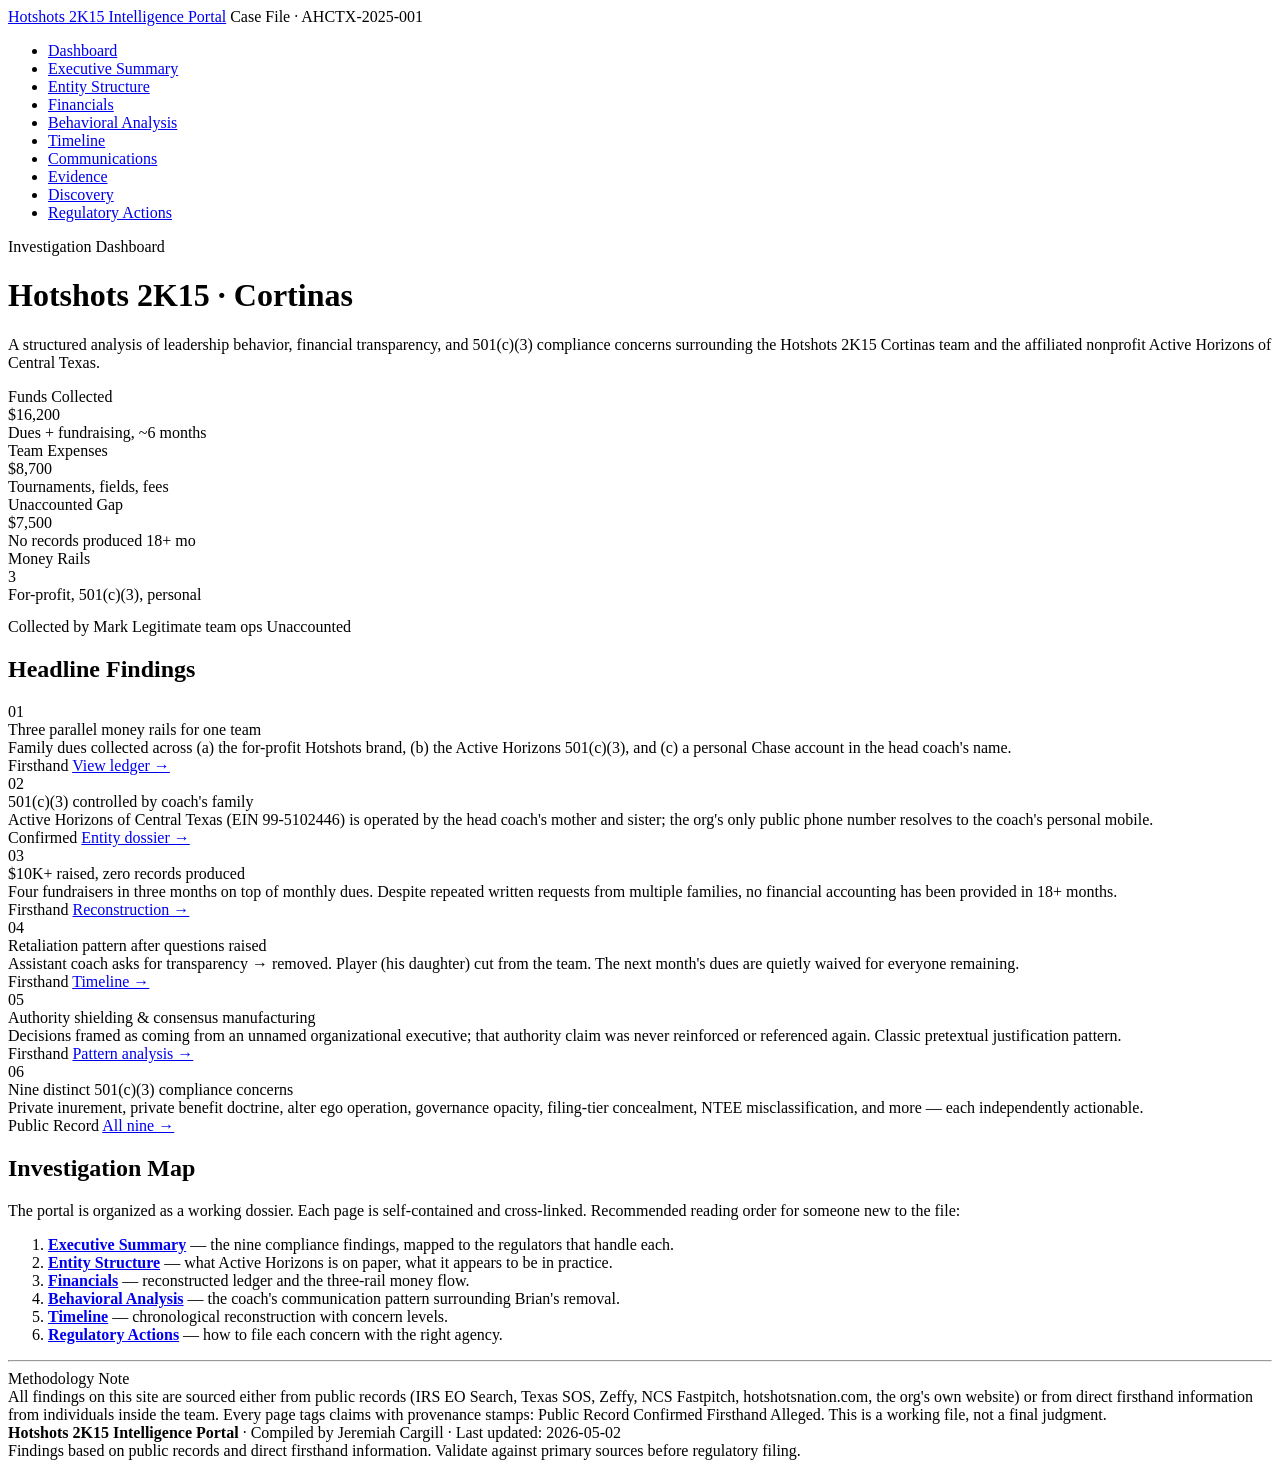
==== index.html @ 738641d7 "Add files via upload" ====
<!doctype html>
<html lang="en">
<head>
<meta charset="utf-8">
<meta name="viewport" content="width=device-width, initial-scale=1">
<meta name="robots" content="noindex">
<title>Dashboard — Hotshots 2K15 Intelligence Portal</title>
<link rel="stylesheet" href="assets/styles.css">
</head>
<body>

<header class="dossier-header">
  <div class="dossier-header__inner">
    <a href="index.html" class="dossier-header__brand"><span>Hotshots 2K15 Intelligence Portal</span></a>
    <span class="dossier-header__case">Case File &middot; AHCTX&#8209;2025&#8209;001</span>
  </div>
</header>
<nav class="primary"><ul><li><a href="index.html" class="active">Dashboard</a></li><li><a href="executive-summary.html">Executive Summary</a></li><li><a href="entity-structure.html">Entity Structure</a></li><li><a href="financials.html">Financials</a></li><li><a href="behavioral-analysis.html">Behavioral Analysis</a></li><li><a href="timeline.html">Timeline</a></li><li><a href="communications.html">Communications</a></li><li><a href="evidence.html">Evidence</a></li><li><a href="discovery.html">Discovery</a></li><li><a href="regulatory-actions.html">Regulatory Actions</a></li></ul></nav>

<main class="dossier">
  <div class="page-head">
    <div class="page-head__kicker">Investigation Dashboard</div>
    <h1>Hotshots 2K15&nbsp;&middot;&nbsp;Cortinas</h1>
    <p class="page-head__lede">A structured analysis of leadership behavior, financial transparency, and 501(c)(3) compliance concerns surrounding the Hotshots 2K15 Cortinas team and the affiliated nonprofit Active Horizons of Central Texas.</p>
  </div>
  
    <section class="block">
      <div class="stat-strip">
        <div class="stat stat--in">
          <div class="stat__label">Funds Collected</div>
          <div class="stat__value money--in">$16,200</div>
          <div class="stat__sub">Dues + fundraising, ~6 months</div>
        </div>
        <div class="stat stat--out">
          <div class="stat__label">Team Expenses</div>
          <div class="stat__value money--out">$8,700</div>
          <div class="stat__sub">Tournaments, fields, fees</div>
        </div>
        <div class="stat stat--gap">
          <div class="stat__label">Unaccounted Gap</div>
          <div class="stat__value money--gap">$7,500</div>
          <div class="stat__sub">No records produced 18+ mo</div>
        </div>
        <div class="stat">
          <div class="stat__label">Money Rails</div>
          <div class="stat__value">3</div>
          <div class="stat__sub">For-profit, 501(c)(3), personal</div>
        </div>
      </div>
      <div style="margin-top:14px;">
        <span class="legend-chip"><span class="legend-chip__swatch legend-chip__swatch--in"></span>Collected by Mark</span>
        <span class="legend-chip"><span class="legend-chip__swatch legend-chip__swatch--out"></span>Legitimate team ops</span>
        <span class="legend-chip"><span class="legend-chip__swatch legend-chip__swatch--gap"></span>Unaccounted</span>
      </div>
    </section>

    <section class="block">
      <h2 class="section-title" data-num="01">Headline Findings</h2>
      <div class="card-grid">
        <article class="card">
          <div class="card__num">01</div>
          <div class="card__title">Three parallel money rails for one team</div>
          <div class="card__body">Family dues collected across (a) the for-profit Hotshots brand, (b) the Active Horizons 501(c)(3), and (c) a personal Chase account in the head coach's name.</div>
          <div class="card__foot"><span class="stamp stamp--firsthand">Firsthand</span> <a href="financials.html">View ledger &rarr;</a></div>
        </article>

        <article class="card">
          <div class="card__num">02</div>
          <div class="card__title">501(c)(3) controlled by coach's family</div>
          <div class="card__body">Active Horizons of Central Texas (EIN&nbsp;99-5102446) is operated by the head coach's mother and sister; the org's only public phone number resolves to the coach's personal mobile.</div>
          <div class="card__foot"><span class="stamp stamp--confirmed">Confirmed</span> <a href="entity-structure.html">Entity dossier &rarr;</a></div>
        </article>

        <article class="card">
          <div class="card__num">03</div>
          <div class="card__title">$10K+ raised, zero records produced</div>
          <div class="card__body">Four fundraisers in three months on top of monthly dues. Despite repeated written requests from multiple families, no financial accounting has been provided in 18+ months.</div>
          <div class="card__foot"><span class="stamp stamp--firsthand">Firsthand</span> <a href="financials.html">Reconstruction &rarr;</a></div>
        </article>

        <article class="card">
          <div class="card__num">04</div>
          <div class="card__title">Retaliation pattern after questions raised</div>
          <div class="card__body">Assistant coach asks for transparency &rarr; removed. Player (his daughter) cut from the team. The next month's dues are quietly waived for everyone remaining.</div>
          <div class="card__foot"><span class="stamp stamp--firsthand">Firsthand</span> <a href="timeline.html">Timeline &rarr;</a></div>
        </article>

        <article class="card">
          <div class="card__num">05</div>
          <div class="card__title">Authority shielding &amp; consensus manufacturing</div>
          <div class="card__body">Decisions framed as coming from an unnamed organizational executive; that authority claim was never reinforced or referenced again. Classic pretextual justification pattern.</div>
          <div class="card__foot"><span class="stamp stamp--firsthand">Firsthand</span> <a href="behavioral-analysis.html">Pattern analysis &rarr;</a></div>
        </article>

        <article class="card">
          <div class="card__num">06</div>
          <div class="card__title">Nine distinct 501(c)(3) compliance concerns</div>
          <div class="card__body">Private inurement, private benefit doctrine, alter ego operation, governance opacity, filing-tier concealment, NTEE misclassification, and more &mdash; each independently actionable.</div>
          <div class="card__foot"><span class="stamp stamp--public">Public Record</span> <a href="executive-summary.html">All nine &rarr;</a></div>
        </article>
      </div>
    </section>

    <section class="block">
      <h2 class="section-title" data-num="02">Investigation Map</h2>
      <p>The portal is organized as a working dossier. Each page is self-contained and cross-linked. Recommended reading order for someone new to the file:</p>
      <ol class="findings">
        <li><a href="executive-summary.html"><strong>Executive Summary</strong></a> &mdash; the nine compliance findings, mapped to the regulators that handle each.</li>
        <li><a href="entity-structure.html"><strong>Entity Structure</strong></a> &mdash; what Active Horizons is on paper, what it appears to be in practice.</li>
        <li><a href="financials.html"><strong>Financials</strong></a> &mdash; reconstructed ledger and the three-rail money flow.</li>
        <li><a href="behavioral-analysis.html"><strong>Behavioral Analysis</strong></a> &mdash; the coach's communication pattern surrounding Brian's removal.</li>
        <li><a href="timeline.html"><strong>Timeline</strong></a> &mdash; chronological reconstruction with concern levels.</li>
        <li><a href="regulatory-actions.html"><strong>Regulatory Actions</strong></a> &mdash; how to file each concern with the right agency.</li>
      </ol>
    </section>

    <hr class="archive">

    <section class="block">
      <div class="callout callout--alarm">
        <div class="callout__head">Methodology Note</div>
        <div class="callout__body">All findings on this site are sourced either from public records (IRS EO Search, Texas SOS, Zeffy, NCS Fastpitch, hotshotsnation.com, the org's own website) or from direct firsthand information from individuals inside the team. Every page tags claims with provenance stamps: <span class="stamp stamp--public">Public Record</span> <span class="stamp stamp--confirmed">Confirmed</span> <span class="stamp stamp--firsthand">Firsthand</span> <span class="stamp stamp--alleged">Alleged</span>. This is a working file, not a final judgment.</div>
      </div>
    </section>
  
</main>

<footer class="dossier-foot">
  <div class="dossier-foot__inner">
    <div>
      <strong>Hotshots 2K15 Intelligence Portal</strong> &middot;
      Compiled by Jeremiah Cargill &middot;
      <span class="mono">Last updated: 2026-05-02</span>
    </div>
    <div>
      Findings based on public records and direct firsthand information.
      Validate against primary sources before regulatory filing.
    </div>
  </div>
</footer>

<script>
(function(){
  var n=document.querySelector('nav.primary');
  var ul=n&&n.querySelector('ul');
  if(!n||!ul)return;
  function chk(){var s=ul.scrollLeft+ul.clientWidth<ul.scrollWidth-2;n.classList.toggle('is-scrollable',s);}
  chk();ul.addEventListener('scroll',chk);window.addEventListener('resize',chk);
  // Auto-scroll active item into view
  var a=ul.querySelector('a.active');if(a){a.scrollIntoView({inline:'center',block:'nearest'});}
})();
</script>
</body>
</html>
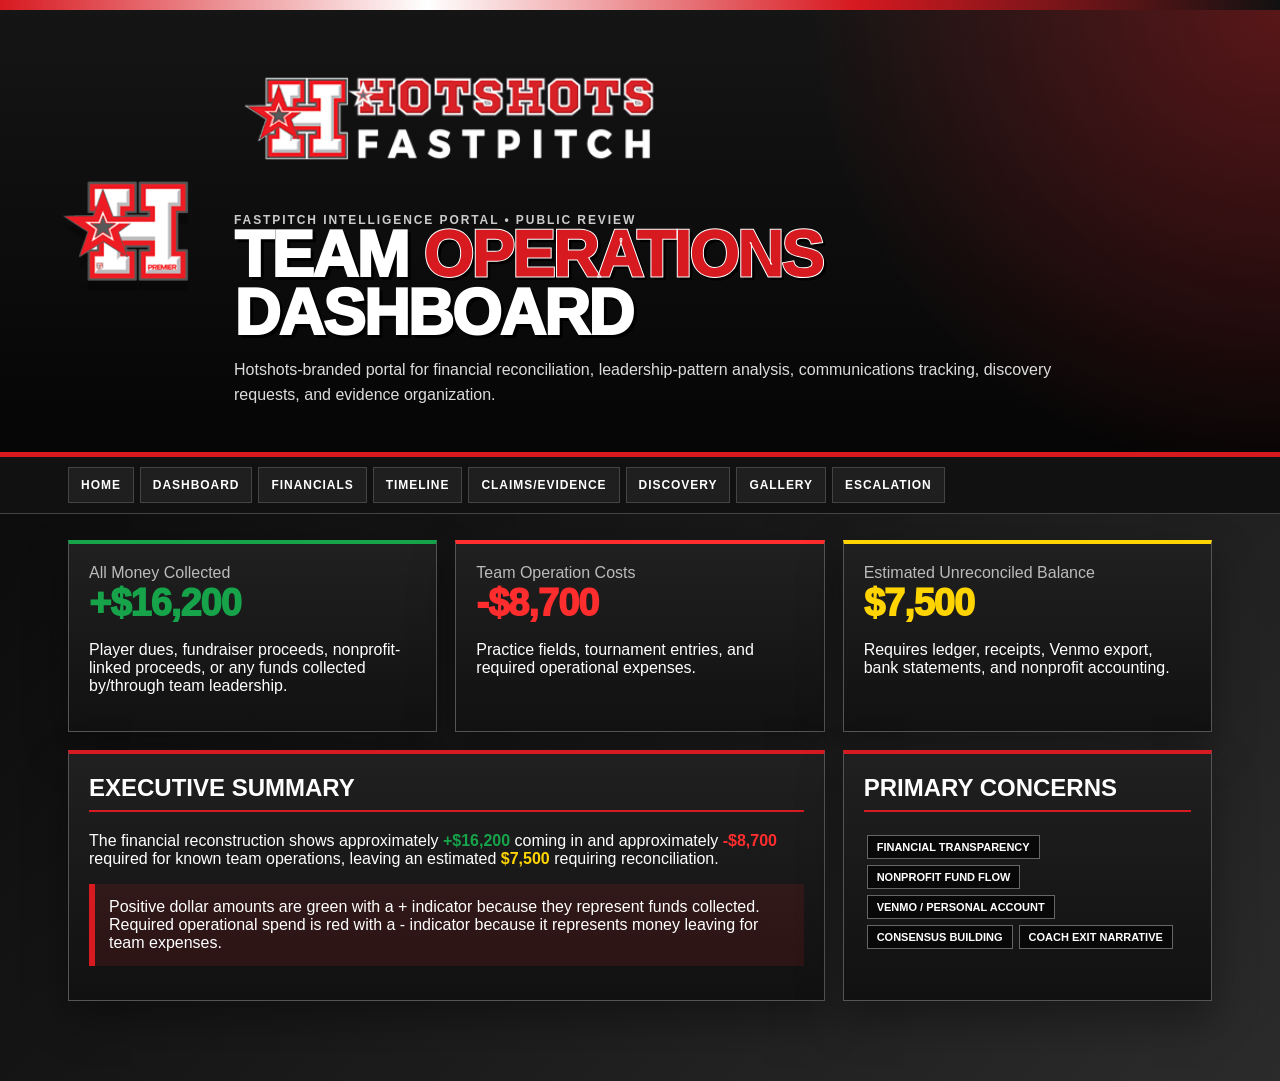
==== commit b33b036a: "Add files via upload" ====
--- a/index.html
+++ b/index.html
@@ -1,154 +1 @@
-<!doctype html>
-<html lang="en">
-<head>
-<meta charset="utf-8">
-<meta name="viewport" content="width=device-width, initial-scale=1">
-<meta name="robots" content="noindex">
-<title>Dashboard — Hotshots 2K15 Intelligence Portal</title>
-<link rel="stylesheet" href="assets/styles.css">
-</head>
-<body>
-
-<header class="dossier-header">
-  <div class="dossier-header__inner">
-    <a href="index.html" class="dossier-header__brand"><span>Hotshots 2K15 Intelligence Portal</span></a>
-    <span class="dossier-header__case">Case File &middot; AHCTX&#8209;2025&#8209;001</span>
-  </div>
-</header>
-<nav class="primary"><ul><li><a href="index.html" class="active">Dashboard</a></li><li><a href="executive-summary.html">Executive Summary</a></li><li><a href="entity-structure.html">Entity Structure</a></li><li><a href="financials.html">Financials</a></li><li><a href="behavioral-analysis.html">Behavioral Analysis</a></li><li><a href="timeline.html">Timeline</a></li><li><a href="communications.html">Communications</a></li><li><a href="evidence.html">Evidence</a></li><li><a href="discovery.html">Discovery</a></li><li><a href="regulatory-actions.html">Regulatory Actions</a></li></ul></nav>
-
-<main class="dossier">
-  <div class="page-head">
-    <div class="page-head__kicker">Investigation Dashboard</div>
-    <h1>Hotshots 2K15&nbsp;&middot;&nbsp;Cortinas</h1>
-    <p class="page-head__lede">A structured analysis of leadership behavior, financial transparency, and 501(c)(3) compliance concerns surrounding the Hotshots 2K15 Cortinas team and the affiliated nonprofit Active Horizons of Central Texas.</p>
-  </div>
-  
-    <section class="block">
-      <div class="stat-strip">
-        <div class="stat stat--in">
-          <div class="stat__label">Funds Collected</div>
-          <div class="stat__value money--in">$16,200</div>
-          <div class="stat__sub">Dues + fundraising, ~6 months</div>
-        </div>
-        <div class="stat stat--out">
-          <div class="stat__label">Team Expenses</div>
-          <div class="stat__value money--out">$8,700</div>
-          <div class="stat__sub">Tournaments, fields, fees</div>
-        </div>
-        <div class="stat stat--gap">
-          <div class="stat__label">Unaccounted Gap</div>
-          <div class="stat__value money--gap">$7,500</div>
-          <div class="stat__sub">No records produced 18+ mo</div>
-        </div>
-        <div class="stat">
-          <div class="stat__label">Money Rails</div>
-          <div class="stat__value">3</div>
-          <div class="stat__sub">For-profit, 501(c)(3), personal</div>
-        </div>
-      </div>
-      <div style="margin-top:14px;">
-        <span class="legend-chip"><span class="legend-chip__swatch legend-chip__swatch--in"></span>Collected by Mark</span>
-        <span class="legend-chip"><span class="legend-chip__swatch legend-chip__swatch--out"></span>Legitimate team ops</span>
-        <span class="legend-chip"><span class="legend-chip__swatch legend-chip__swatch--gap"></span>Unaccounted</span>
-      </div>
-    </section>
-
-    <section class="block">
-      <h2 class="section-title" data-num="01">Headline Findings</h2>
-      <div class="card-grid">
-        <article class="card">
-          <div class="card__num">01</div>
-          <div class="card__title">Three parallel money rails for one team</div>
-          <div class="card__body">Family dues collected across (a) the for-profit Hotshots brand, (b) the Active Horizons 501(c)(3), and (c) a personal Chase account in the head coach's name.</div>
-          <div class="card__foot"><span class="stamp stamp--firsthand">Firsthand</span> <a href="financials.html">View ledger &rarr;</a></div>
-        </article>
-
-        <article class="card">
-          <div class="card__num">02</div>
-          <div class="card__title">501(c)(3) controlled by coach's family</div>
-          <div class="card__body">Active Horizons of Central Texas (EIN&nbsp;99-5102446) is operated by the head coach's mother and sister; the org's only public phone number resolves to the coach's personal mobile.</div>
-          <div class="card__foot"><span class="stamp stamp--confirmed">Confirmed</span> <a href="entity-structure.html">Entity dossier &rarr;</a></div>
-        </article>
-
-        <article class="card">
-          <div class="card__num">03</div>
-          <div class="card__title">$10K+ raised, zero records produced</div>
-          <div class="card__body">Four fundraisers in three months on top of monthly dues. Despite repeated written requests from multiple families, no financial accounting has been provided in 18+ months.</div>
-          <div class="card__foot"><span class="stamp stamp--firsthand">Firsthand</span> <a href="financials.html">Reconstruction &rarr;</a></div>
-        </article>
-
-        <article class="card">
-          <div class="card__num">04</div>
-          <div class="card__title">Retaliation pattern after questions raised</div>
-          <div class="card__body">Assistant coach asks for transparency &rarr; removed. Player (his daughter) cut from the team. The next month's dues are quietly waived for everyone remaining.</div>
-          <div class="card__foot"><span class="stamp stamp--firsthand">Firsthand</span> <a href="timeline.html">Timeline &rarr;</a></div>
-        </article>
-
-        <article class="card">
-          <div class="card__num">05</div>
-          <div class="card__title">Authority shielding &amp; consensus manufacturing</div>
-          <div class="card__body">Decisions framed as coming from an unnamed organizational executive; that authority claim was never reinforced or referenced again. Classic pretextual justification pattern.</div>
-          <div class="card__foot"><span class="stamp stamp--firsthand">Firsthand</span> <a href="behavioral-analysis.html">Pattern analysis &rarr;</a></div>
-        </article>
-
-        <article class="card">
-          <div class="card__num">06</div>
-          <div class="card__title">Nine distinct 501(c)(3) compliance concerns</div>
-          <div class="card__body">Private inurement, private benefit doctrine, alter ego operation, governance opacity, filing-tier concealment, NTEE misclassification, and more &mdash; each independently actionable.</div>
-          <div class="card__foot"><span class="stamp stamp--public">Public Record</span> <a href="executive-summary.html">All nine &rarr;</a></div>
-        </article>
-      </div>
-    </section>
-
-    <section class="block">
-      <h2 class="section-title" data-num="02">Investigation Map</h2>
-      <p>The portal is organized as a working dossier. Each page is self-contained and cross-linked. Recommended reading order for someone new to the file:</p>
-      <ol class="findings">
-        <li><a href="executive-summary.html"><strong>Executive Summary</strong></a> &mdash; the nine compliance findings, mapped to the regulators that handle each.</li>
-        <li><a href="entity-structure.html"><strong>Entity Structure</strong></a> &mdash; what Active Horizons is on paper, what it appears to be in practice.</li>
-        <li><a href="financials.html"><strong>Financials</strong></a> &mdash; reconstructed ledger and the three-rail money flow.</li>
-        <li><a href="behavioral-analysis.html"><strong>Behavioral Analysis</strong></a> &mdash; the coach's communication pattern surrounding Brian's removal.</li>
-        <li><a href="timeline.html"><strong>Timeline</strong></a> &mdash; chronological reconstruction with concern levels.</li>
-        <li><a href="regulatory-actions.html"><strong>Regulatory Actions</strong></a> &mdash; how to file each concern with the right agency.</li>
-      </ol>
-    </section>
-
-    <hr class="archive">
-
-    <section class="block">
-      <div class="callout callout--alarm">
-        <div class="callout__head">Methodology Note</div>
-        <div class="callout__body">All findings on this site are sourced either from public records (IRS EO Search, Texas SOS, Zeffy, NCS Fastpitch, hotshotsnation.com, the org's own website) or from direct firsthand information from individuals inside the team. Every page tags claims with provenance stamps: <span class="stamp stamp--public">Public Record</span> <span class="stamp stamp--confirmed">Confirmed</span> <span class="stamp stamp--firsthand">Firsthand</span> <span class="stamp stamp--alleged">Alleged</span>. This is a working file, not a final judgment.</div>
-      </div>
-    </section>
-  
-</main>
-
-<footer class="dossier-foot">
-  <div class="dossier-foot__inner">
-    <div>
-      <strong>Hotshots 2K15 Intelligence Portal</strong> &middot;
-      Compiled by Jeremiah Cargill &middot;
-      <span class="mono">Last updated: 2026-05-02</span>
-    </div>
-    <div>
-      Findings based on public records and direct firsthand information.
-      Validate against primary sources before regulatory filing.
-    </div>
-  </div>
-</footer>
-
-<script>
-(function(){
-  var n=document.querySelector('nav.primary');
-  var ul=n&&n.querySelector('ul');
-  if(!n||!ul)return;
-  function chk(){var s=ul.scrollLeft+ul.clientWidth<ul.scrollWidth-2;n.classList.toggle('is-scrollable',s);}
-  chk();ul.addEventListener('scroll',chk);window.addEventListener('resize',chk);
-  // Auto-scroll active item into view
-  var a=ul.querySelector('a.active');if(a){a.scrollIntoView({inline:'center',block:'nearest'});}
-})();
-</script>
-</body>
-</html>+<!doctype html><html><head><meta charset="utf-8"><meta name="viewport" content="width=device-width,initial-scale=1"><title>Hotshots 2K15 Cortinas Portal</title><link rel="stylesheet" href="css/portal.css"></head><body><div class="brand-strip"></div><header><div class="hero"><img class="hero-logo" src="assets/brand/hotshots-h-logo.png"><div><img class="wordmark" src="assets/brand/hotshots-wordmark.png"><div class="eyebrow">Fastpitch Intelligence Portal • Public Review</div><h1 class="title">Team <span>Operations</span> Dashboard</h1><p class="sub">Hotshots-branded portal for financial reconciliation, leadership-pattern analysis, communications tracking, discovery requests, and evidence organization.</p></div></div></header><nav class="nav"><div class="nav-inner"><a href="index.html">Home</a><a href="dashboard.html">Dashboard</a><a href="financials.html">Financials</a><a href="timeline.html">Timeline</a><a href="claims.html">Claims/Evidence</a><a href="discovery.html">Discovery</a><a href="fundraiser-gallery.html">Gallery</a><a href="escalation.html">Escalation</a></div></nav><main><div class="grid"><div class="card span4 positive"><div class="muted">All Money Collected</div><div class="metric money-in">$16,200</div><p>Player dues, fundraiser proceeds, nonprofit-linked proceeds, or any funds collected by/through team leadership.</p></div><div class="card span4 negative"><div class="muted">Team Operation Costs</div><div class="metric money-out">$8,700</div><p>Practice fields, tournament entries, and required operational expenses.</p></div><div class="card span4 gap"><div class="muted">Estimated Unreconciled Balance</div><div class="metric money-gap">$7,500</div><p>Requires ledger, receipts, Venmo export, bank statements, and nonprofit accounting.</p></div><div class="card span8"><h2>Executive Summary</h2><p>The financial reconstruction shows approximately <b class="money-in">$16,200</b> coming in and approximately <b class="money-out">$8,700</b> required for known team operations, leaving an estimated <b class="money-gap">$7,500</b> requiring reconciliation.</p><div class="callout">Positive dollar amounts are green with a + indicator because they represent funds collected. Required operational spend is red with a - indicator because it represents money leaving for team expenses.</div></div><div class="card span4"><h2>Primary Concerns</h2><span class="pill">Financial Transparency</span><span class="pill">Nonprofit Fund Flow</span><span class="pill">Venmo / Personal Account</span><span class="pill">Consensus Building</span><span class="pill">Coach Exit Narrative</span></div></div></main></body></html>
--- a/css/portal.css
+++ b/css/portal.css
@@ -0,0 +1 @@
+:root{--black:#070707;--ink:#101010;--charcoal:#242424;--grey:#3a3a3a;--silver:#d8d8d8;--white:#fff;--red:#d71920;--red2:#a60d13;--green:#16a34a;--expense:#ff2d2d;--yellow:#ffd400}*{box-sizing:border-box}body{margin:0;background:linear-gradient(135deg,#050505,#181818 55%,#2b2b2b);color:var(--white);font-family:Arial,Helvetica,sans-serif}.brand-strip{height:10px;background:linear-gradient(90deg,var(--red),#fff,var(--red),#111)}header{background:radial-gradient(circle at top right,rgba(215,25,32,.35),transparent 35%),linear-gradient(180deg,#151515,#050505);border-bottom:5px solid var(--red);padding:28px 22px}.hero{max-width:1180px;margin:auto;display:grid;grid-template-columns:160px 1fr;gap:24px;align-items:center}.hero-logo{width:150px;filter:drop-shadow(0 10px 0 rgba(0,0,0,.25))}.wordmark{max-width:430px;width:100%;margin-bottom:10px}.eyebrow{color:#ccc;text-transform:uppercase;letter-spacing:.16em;font-size:12px;font-weight:900}.title{font-size:clamp(34px,6vw,64px);line-height:.9;margin:0;text-transform:uppercase;font-weight:1000;letter-spacing:-2px;text-shadow:3px 3px 0 #000}.title span{color:var(--red);-webkit-text-stroke:1px #fff}.sub{color:#ddd;max-width:850px;font-size:16px;line-height:1.55}.nav{background:#111;border-bottom:1px solid #444;position:sticky;top:0;z-index:10}.nav-inner{max-width:1180px;margin:auto;display:flex;gap:6px;flex-wrap:wrap;padding:10px 18px}.nav a{color:#fff;text-decoration:none;text-transform:uppercase;font-weight:900;font-size:12px;letter-spacing:.08em;padding:10px 12px;border:1px solid #444;background:#1f1f1f}.nav a:hover{background:var(--red)}main{max-width:1180px;margin:auto;padding:26px 18px 80px}.grid{display:grid;grid-template-columns:repeat(12,1fr);gap:18px}.card{background:linear-gradient(180deg,#202020,#111);border:1px solid #555;border-top:4px solid var(--red);box-shadow:0 18px 40px rgba(0,0,0,.35);padding:20px}.span3{grid-column:span 3}.span4{grid-column:span 4}.span6{grid-column:span 6}.span8{grid-column:span 8}.span12{grid-column:span 12}@media(max-width:850px){.hero{grid-template-columns:1fr}.span3,.span4,.span6,.span8{grid-column:span 12}}h1,h2,h3{text-transform:uppercase}h2{margin-top:0;border-bottom:2px solid var(--red);padding-bottom:8px}.metric{font-size:38px;font-weight:1000;letter-spacing:-1px}.money-in{color:var(--green)}.money-in:before{content:'+'}.money-out{color:var(--expense)}.money-out:before{content:'-'}.money-gap{color:var(--yellow)}.muted{color:#bbb}.pill{display:inline-block;border:1px solid #666;background:#080808;padding:5px 9px;margin:3px;text-transform:uppercase;font-size:11px;font-weight:900}.callout{background:rgba(215,25,32,.13);border-left:6px solid var(--red);padding:14px;margin:14px 0}.positive{border-top-color:var(--green)}.negative{border-top-color:var(--expense)}.gap{border-top-color:var(--yellow)}table{width:100%;border-collapse:collapse;background:#0d0d0d}th{background:#d71920;color:white;text-transform:uppercase;font-size:12px;letter-spacing:.05em}th,td{border:1px solid #444;padding:10px;text-align:left;vertical-align:top}td.amount-in{color:var(--green);font-weight:1000}td.amount-in:before{content:'+'}td.amount-out{color:var(--expense);font-weight:1000}td.amount-out:before{content:'-'}td.amount-gap{color:var(--yellow);font-weight:1000}.bar{height:16px;background:#333;border:1px solid #555;overflow:hidden}.bar span{display:block;height:100%}.gallery{display:grid;grid-template-columns:repeat(auto-fit,minmax(220px,1fr));gap:12px}.gallery img{width:100%;height:220px;object-fit:cover;background:#111;border:3px solid #444}.caption{background:#111;border-left:4px solid var(--red);padding:8px;font-weight:900;text-transform:uppercase}.footer{color:#aaa;font-size:12px;margin-top:28px}
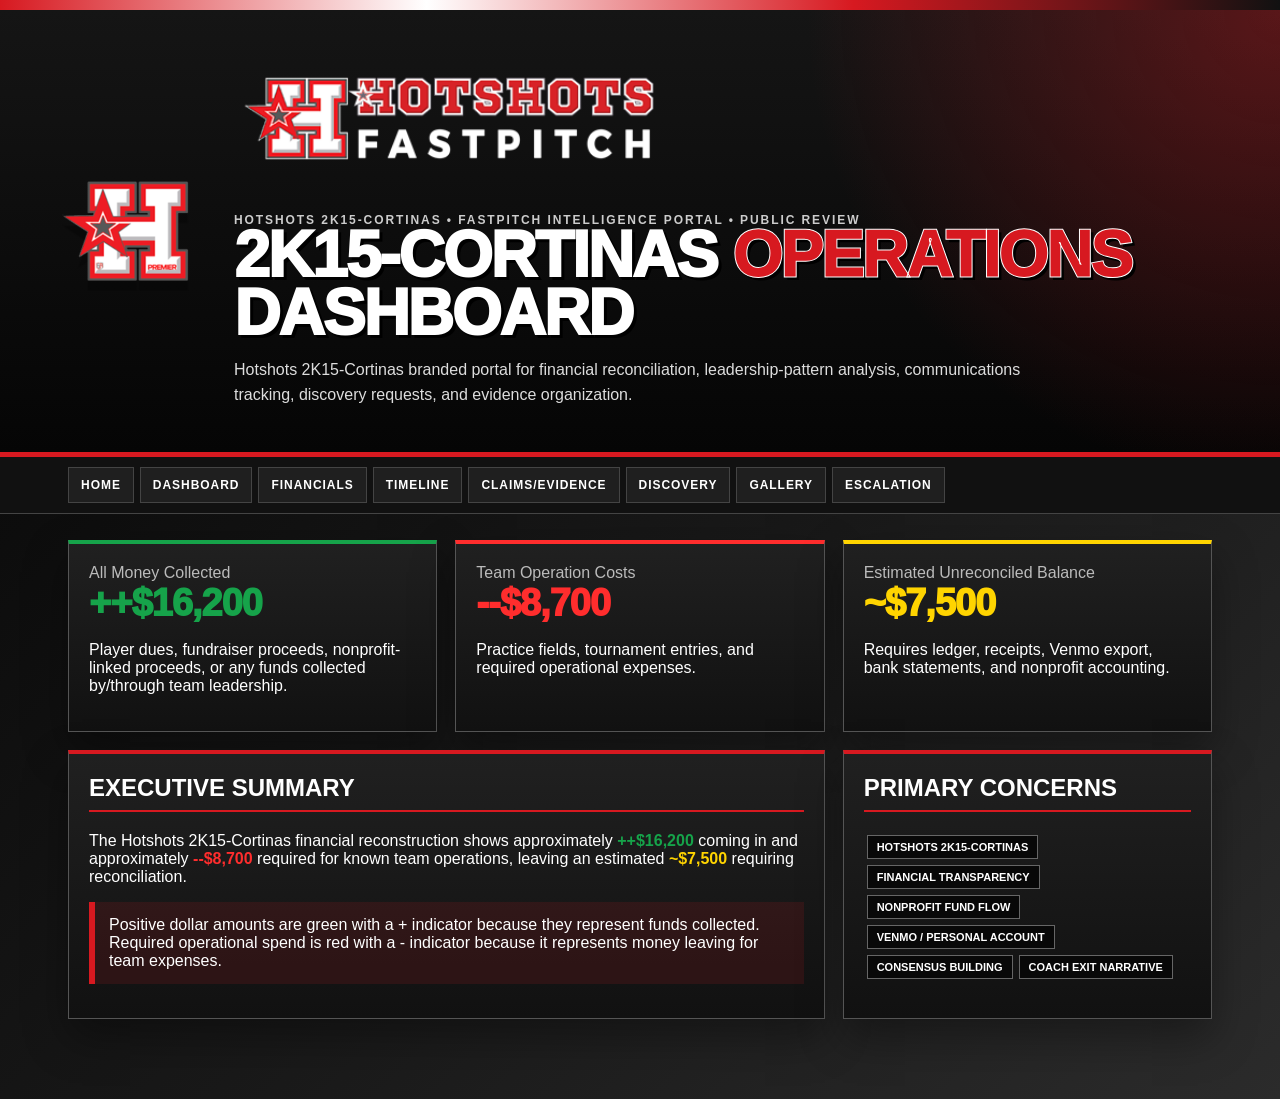
==== commit f9c9b2b4: "Add 2K15-Cortinas branding to homepage" ====
--- a/index.html
+++ b/index.html
@@ -1 +1 @@
-<!doctype html><html><head><meta charset="utf-8"><meta name="viewport" content="width=device-width,initial-scale=1"><title>Hotshots 2K15 Cortinas Portal</title><link rel="stylesheet" href="css/portal.css"></head><body><div class="brand-strip"></div><header><div class="hero"><img class="hero-logo" src="assets/brand/hotshots-h-logo.png"><div><img class="wordmark" src="assets/brand/hotshots-wordmark.png"><div class="eyebrow">Fastpitch Intelligence Portal • Public Review</div><h1 class="title">Team <span>Operations</span> Dashboard</h1><p class="sub">Hotshots-branded portal for financial reconciliation, leadership-pattern analysis, communications tracking, discovery requests, and evidence organization.</p></div></div></header><nav class="nav"><div class="nav-inner"><a href="index.html">Home</a><a href="dashboard.html">Dashboard</a><a href="financials.html">Financials</a><a href="timeline.html">Timeline</a><a href="claims.html">Claims/Evidence</a><a href="discovery.html">Discovery</a><a href="fundraiser-gallery.html">Gallery</a><a href="escalation.html">Escalation</a></div></nav><main><div class="grid"><div class="card span4 positive"><div class="muted">All Money Collected</div><div class="metric money-in">$16,200</div><p>Player dues, fundraiser proceeds, nonprofit-linked proceeds, or any funds collected by/through team leadership.</p></div><div class="card span4 negative"><div class="muted">Team Operation Costs</div><div class="metric money-out">$8,700</div><p>Practice fields, tournament entries, and required operational expenses.</p></div><div class="card span4 gap"><div class="muted">Estimated Unreconciled Balance</div><div class="metric money-gap">$7,500</div><p>Requires ledger, receipts, Venmo export, bank statements, and nonprofit accounting.</p></div><div class="card span8"><h2>Executive Summary</h2><p>The financial reconstruction shows approximately <b class="money-in">$16,200</b> coming in and approximately <b class="money-out">$8,700</b> required for known team operations, leaving an estimated <b class="money-gap">$7,500</b> requiring reconciliation.</p><div class="callout">Positive dollar amounts are green with a + indicator because they represent funds collected. Required operational spend is red with a - indicator because it represents money leaving for team expenses.</div></div><div class="card span4"><h2>Primary Concerns</h2><span class="pill">Financial Transparency</span><span class="pill">Nonprofit Fund Flow</span><span class="pill">Venmo / Personal Account</span><span class="pill">Consensus Building</span><span class="pill">Coach Exit Narrative</span></div></div></main></body></html>
+<!doctype html><html><head><meta charset="utf-8"><meta name="viewport" content="width=device-width,initial-scale=1"><title>Hotshots 2K15-Cortinas Portal</title><link rel="stylesheet" href="css/portal.css"></head><body><div class="brand-strip"></div><header><div class="hero"><img class="hero-logo" src="assets/brand/hotshots-h-logo.png"><div><img class="wordmark" src="assets/brand/hotshots-wordmark.png"><div class="eyebrow">Hotshots 2K15-Cortinas • Fastpitch Intelligence Portal • Public Review</div><h1 class="title">2K15-Cortinas <span>Operations</span> Dashboard</h1><p class="sub">Hotshots 2K15-Cortinas branded portal for financial reconciliation, leadership-pattern analysis, communications tracking, discovery requests, and evidence organization.</p></div></div></header><nav class="nav"><div class="nav-inner"><a href="index.html">Home</a><a href="dashboard.html">Dashboard</a><a href="financials.html">Financials</a><a href="timeline.html">Timeline</a><a href="claims.html">Claims/Evidence</a><a href="discovery.html">Discovery</a><a href="fundraiser-gallery.html">Gallery</a><a href="escalation.html">Escalation</a></div></nav><main><div class="grid"><div class="card span4 positive"><div class="muted">All Money Collected</div><div class="metric money-in">+$16,200</div><p>Player dues, fundraiser proceeds, nonprofit-linked proceeds, or any funds collected by/through team leadership.</p></div><div class="card span4 negative"><div class="muted">Team Operation Costs</div><div class="metric money-out">-$8,700</div><p>Practice fields, tournament entries, and required operational expenses.</p></div><div class="card span4 gap"><div class="muted">Estimated Unreconciled Balance</div><div class="metric money-gap">~$7,500</div><p>Requires ledger, receipts, Venmo export, bank statements, and nonprofit accounting.</p></div><div class="card span8"><h2>Executive Summary</h2><p>The Hotshots 2K15-Cortinas financial reconstruction shows approximately <b class="money-in">+$16,200</b> coming in and approximately <b class="money-out">-$8,700</b> required for known team operations, leaving an estimated <b class="money-gap">~$7,500</b> requiring reconciliation.</p><div class="callout">Positive dollar amounts are green with a + indicator because they represent funds collected. Required operational spend is red with a - indicator because it represents money leaving for team expenses.</div></div><div class="card span4"><h2>Primary Concerns</h2><span class="pill">Hotshots 2K15-Cortinas</span><span class="pill">Financial Transparency</span><span class="pill">Nonprofit Fund Flow</span><span class="pill">Venmo / Personal Account</span><span class="pill">Consensus Building</span><span class="pill">Coach Exit Narrative</span></div></div></main></body></html>
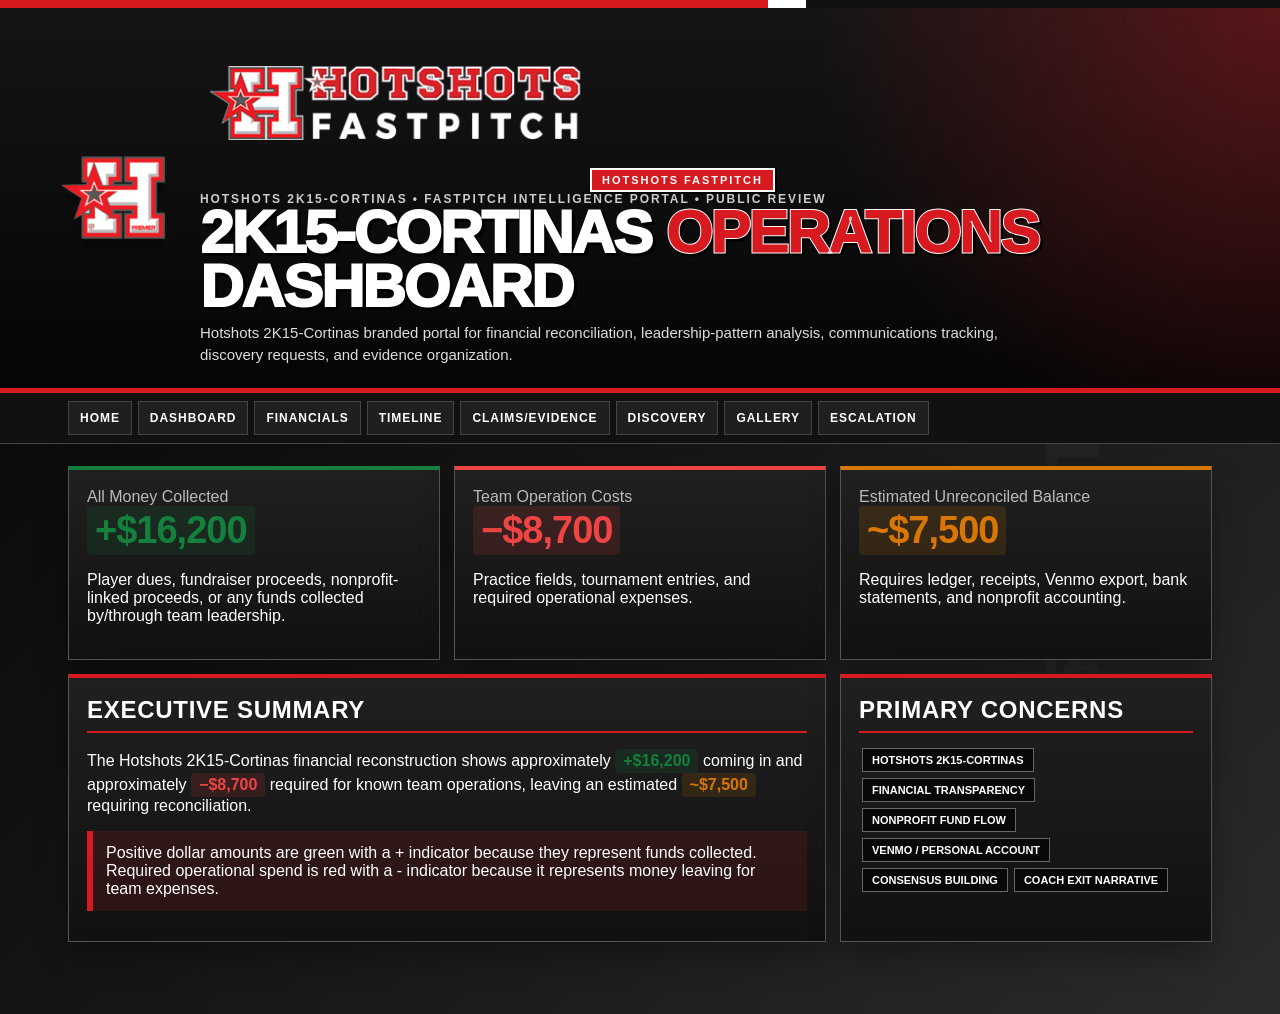
==== commit 89f9f8d6: "Add favicon, Hotshots Fastpitch branding, and improved money semantic styling Agent-Logs-Url: https:" ====
--- a/index.html
+++ b/index.html
@@ -1 +1 @@
-<!doctype html><html><head><meta charset="utf-8"><meta name="viewport" content="width=device-width,initial-scale=1"><title>Hotshots 2K15-Cortinas Portal</title><link rel="stylesheet" href="css/portal.css"></head><body><div class="brand-strip"></div><header><div class="hero"><img class="hero-logo" src="assets/brand/hotshots-h-logo.png"><div><img class="wordmark" src="assets/brand/hotshots-wordmark.png"><div class="eyebrow">Hotshots 2K15-Cortinas • Fastpitch Intelligence Portal • Public Review</div><h1 class="title">2K15-Cortinas <span>Operations</span> Dashboard</h1><p class="sub">Hotshots 2K15-Cortinas branded portal for financial reconciliation, leadership-pattern analysis, communications tracking, discovery requests, and evidence organization.</p></div></div></header><nav class="nav"><div class="nav-inner"><a href="index.html">Home</a><a href="dashboard.html">Dashboard</a><a href="financials.html">Financials</a><a href="timeline.html">Timeline</a><a href="claims.html">Claims/Evidence</a><a href="discovery.html">Discovery</a><a href="fundraiser-gallery.html">Gallery</a><a href="escalation.html">Escalation</a></div></nav><main><div class="grid"><div class="card span4 positive"><div class="muted">All Money Collected</div><div class="metric money-in">+$16,200</div><p>Player dues, fundraiser proceeds, nonprofit-linked proceeds, or any funds collected by/through team leadership.</p></div><div class="card span4 negative"><div class="muted">Team Operation Costs</div><div class="metric money-out">-$8,700</div><p>Practice fields, tournament entries, and required operational expenses.</p></div><div class="card span4 gap"><div class="muted">Estimated Unreconciled Balance</div><div class="metric money-gap">~$7,500</div><p>Requires ledger, receipts, Venmo export, bank statements, and nonprofit accounting.</p></div><div class="card span8"><h2>Executive Summary</h2><p>The Hotshots 2K15-Cortinas financial reconstruction shows approximately <b class="money-in">+$16,200</b> coming in and approximately <b class="money-out">-$8,700</b> required for known team operations, leaving an estimated <b class="money-gap">~$7,500</b> requiring reconciliation.</p><div class="callout">Positive dollar amounts are green with a + indicator because they represent funds collected. Required operational spend is red with a - indicator because it represents money leaving for team expenses.</div></div><div class="card span4"><h2>Primary Concerns</h2><span class="pill">Hotshots 2K15-Cortinas</span><span class="pill">Financial Transparency</span><span class="pill">Nonprofit Fund Flow</span><span class="pill">Venmo / Personal Account</span><span class="pill">Consensus Building</span><span class="pill">Coach Exit Narrative</span></div></div></main></body></html>
+<!doctype html><html><head><meta charset="utf-8"><meta name="viewport" content="width=device-width,initial-scale=1"><title>Hotshots 2K15-Cortinas Portal</title><link rel="stylesheet" href="css/portal.css"><link rel="icon" href="assets/favicon.svg" type="image/svg+xml"></head><body><div class="brand-strip"></div><header><div class="hero"><img class="hero-logo" src="assets/brand/hotshots-h-logo.png"><div><img class="wordmark" src="assets/brand/hotshots-wordmark.png"><span class="fastpitch-badge">Hotshots Fastpitch</span><div class="eyebrow">Hotshots 2K15-Cortinas • Fastpitch Intelligence Portal • Public Review</div><h1 class="title">2K15-Cortinas <span>Operations</span> Dashboard</h1><p class="sub">Hotshots 2K15-Cortinas branded portal for financial reconciliation, leadership-pattern analysis, communications tracking, discovery requests, and evidence organization.</p></div></div></header><nav class="nav"><div class="nav-inner"><a href="index.html">Home</a><a href="dashboard.html">Dashboard</a><a href="financials.html">Financials</a><a href="timeline.html">Timeline</a><a href="claims.html">Claims/Evidence</a><a href="discovery.html">Discovery</a><a href="fundraiser-gallery.html">Gallery</a><a href="escalation.html">Escalation</a></div></nav><main><div class="grid"><div class="card span4 positive"><div class="muted">All Money Collected</div><div class="metric money-in">$16,200</div><p>Player dues, fundraiser proceeds, nonprofit-linked proceeds, or any funds collected by/through team leadership.</p></div><div class="card span4 negative"><div class="muted">Team Operation Costs</div><div class="metric money-out">$8,700</div><p>Practice fields, tournament entries, and required operational expenses.</p></div><div class="card span4 gap"><div class="muted">Estimated Unreconciled Balance</div><div class="metric money-gap">~$7,500</div><p>Requires ledger, receipts, Venmo export, bank statements, and nonprofit accounting.</p></div><div class="card span8"><h2>Executive Summary</h2><p>The Hotshots 2K15-Cortinas financial reconstruction shows approximately <b class="money-in">$16,200</b> coming in and approximately <b class="money-out">$8,700</b> required for known team operations, leaving an estimated <b class="money-gap">~$7,500</b> requiring reconciliation.</p><div class="callout">Positive dollar amounts are green with a + indicator because they represent funds collected. Required operational spend is red with a - indicator because it represents money leaving for team expenses.</div></div><div class="card span4"><h2>Primary Concerns</h2><span class="pill">Hotshots 2K15-Cortinas</span><span class="pill">Financial Transparency</span><span class="pill">Nonprofit Fund Flow</span><span class="pill">Venmo / Personal Account</span><span class="pill">Consensus Building</span><span class="pill">Coach Exit Narrative</span></div></div></main></body></html>
--- a/css/portal.css
+++ b/css/portal.css
@@ -1 +1 @@
-:root{--black:#070707;--ink:#101010;--charcoal:#242424;--grey:#3a3a3a;--silver:#d8d8d8;--white:#fff;--red:#d71920;--red2:#a60d13;--green:#16a34a;--expense:#ff2d2d;--yellow:#ffd400}*{box-sizing:border-box}body{margin:0;background:linear-gradient(135deg,#050505,#181818 55%,#2b2b2b);color:var(--white);font-family:Arial,Helvetica,sans-serif}.brand-strip{height:10px;background:linear-gradient(90deg,var(--red),#fff,var(--red),#111)}header{background:radial-gradient(circle at top right,rgba(215,25,32,.35),transparent 35%),linear-gradient(180deg,#151515,#050505);border-bottom:5px solid var(--red);padding:28px 22px}.hero{max-width:1180px;margin:auto;display:grid;grid-template-columns:160px 1fr;gap:24px;align-items:center}.hero-logo{width:150px;filter:drop-shadow(0 10px 0 rgba(0,0,0,.25))}.wordmark{max-width:430px;width:100%;margin-bottom:10px}.eyebrow{color:#ccc;text-transform:uppercase;letter-spacing:.16em;font-size:12px;font-weight:900}.title{font-size:clamp(34px,6vw,64px);line-height:.9;margin:0;text-transform:uppercase;font-weight:1000;letter-spacing:-2px;text-shadow:3px 3px 0 #000}.title span{color:var(--red);-webkit-text-stroke:1px #fff}.sub{color:#ddd;max-width:850px;font-size:16px;line-height:1.55}.nav{background:#111;border-bottom:1px solid #444;position:sticky;top:0;z-index:10}.nav-inner{max-width:1180px;margin:auto;display:flex;gap:6px;flex-wrap:wrap;padding:10px 18px}.nav a{color:#fff;text-decoration:none;text-transform:uppercase;font-weight:900;font-size:12px;letter-spacing:.08em;padding:10px 12px;border:1px solid #444;background:#1f1f1f}.nav a:hover{background:var(--red)}main{max-width:1180px;margin:auto;padding:26px 18px 80px}.grid{display:grid;grid-template-columns:repeat(12,1fr);gap:18px}.card{background:linear-gradient(180deg,#202020,#111);border:1px solid #555;border-top:4px solid var(--red);box-shadow:0 18px 40px rgba(0,0,0,.35);padding:20px}.span3{grid-column:span 3}.span4{grid-column:span 4}.span6{grid-column:span 6}.span8{grid-column:span 8}.span12{grid-column:span 12}@media(max-width:850px){.hero{grid-template-columns:1fr}.span3,.span4,.span6,.span8{grid-column:span 12}}h1,h2,h3{text-transform:uppercase}h2{margin-top:0;border-bottom:2px solid var(--red);padding-bottom:8px}.metric{font-size:38px;font-weight:1000;letter-spacing:-1px}.money-in{color:var(--green)}.money-in:before{content:'+'}.money-out{color:var(--expense)}.money-out:before{content:'-'}.money-gap{color:var(--yellow)}.muted{color:#bbb}.pill{display:inline-block;border:1px solid #666;background:#080808;padding:5px 9px;margin:3px;text-transform:uppercase;font-size:11px;font-weight:900}.callout{background:rgba(215,25,32,.13);border-left:6px solid var(--red);padding:14px;margin:14px 0}.positive{border-top-color:var(--green)}.negative{border-top-color:var(--expense)}.gap{border-top-color:var(--yellow)}table{width:100%;border-collapse:collapse;background:#0d0d0d}th{background:#d71920;color:white;text-transform:uppercase;font-size:12px;letter-spacing:.05em}th,td{border:1px solid #444;padding:10px;text-align:left;vertical-align:top}td.amount-in{color:var(--green);font-weight:1000}td.amount-in:before{content:'+'}td.amount-out{color:var(--expense);font-weight:1000}td.amount-out:before{content:'-'}td.amount-gap{color:var(--yellow);font-weight:1000}.bar{height:16px;background:#333;border:1px solid #555;overflow:hidden}.bar span{display:block;height:100%}.gallery{display:grid;grid-template-columns:repeat(auto-fit,minmax(220px,1fr));gap:12px}.gallery img{width:100%;height:220px;object-fit:cover;background:#111;border:3px solid #444}.caption{background:#111;border-left:4px solid var(--red);padding:8px;font-weight:900;text-transform:uppercase}.footer{color:#aaa;font-size:12px;margin-top:28px}
+:root{--black:#070707;--ink:#101010;--charcoal:#242424;--grey:#3a3a3a;--silver:#d8d8d8;--white:#fff;--red:#d71920;--red2:#a60d13;--green:#15803d;--expense:#ef4444;--yellow:#d97706}*{box-sizing:border-box}body{margin:0;background:linear-gradient(135deg,#050505,#181818 55%,#2b2b2b);color:var(--white);font-family:Arial,Helvetica,sans-serif}.brand-strip{height:8px;background:linear-gradient(90deg,var(--red) 0%,var(--red) 60%,#fff 60%,#fff 63%,#111 63%)}.fastpitch-badge{display:inline-block;background:var(--red);color:#fff;border:2px solid #fff;box-shadow:2px 2px 0 #000;text-transform:uppercase;font-weight:900;letter-spacing:.18em;font-size:11px;padding:4px 10px;vertical-align:middle}header{background:radial-gradient(circle at top right,rgba(215,25,32,.35),transparent 35%),linear-gradient(180deg,#151515,#050505);border-bottom:5px solid var(--red);padding:22px 18px}.hero{max-width:1180px;margin:auto;display:grid;grid-template-columns:130px 1fr;gap:20px;align-items:center}.hero-logo{width:125px;filter:drop-shadow(0 10px 0 rgba(0,0,0,.25))}.wordmark{max-width:390px;width:100%;margin-bottom:8px}.team-tag{display:inline-block;background:var(--red);color:#fff;border:2px solid #fff;box-shadow:3px 3px 0 #000;text-transform:uppercase;font-weight:1000;letter-spacing:.14em;font-size:13px;padding:6px 10px;margin:4px 0 8px}.eyebrow{color:#ccc;text-transform:uppercase;letter-spacing:.16em;font-size:12px;font-weight:900}.title{font-size:clamp(32px,5.5vw,60px);line-height:.9;margin:0;text-transform:uppercase;font-weight:1000;letter-spacing:-2px;text-shadow:3px 3px 0 #000}.title span{color:var(--red);-webkit-text-stroke:1px #fff}.sub{color:#ddd;max-width:850px;font-size:15px;line-height:1.45;margin:8px 0 0}.nav{background:#111;border-bottom:1px solid #444;position:sticky;top:0;z-index:10}.nav-inner{max-width:1180px;margin:auto;display:flex;gap:6px;flex-wrap:wrap;padding:8px 18px}.nav a{color:#fff;text-decoration:none;text-transform:uppercase;font-weight:900;font-size:12px;letter-spacing:.08em;padding:9px 11px;border:1px solid #444;background:#1f1f1f}.nav a:hover{background:var(--red)}main{max-width:1180px;margin:auto;padding:22px 18px 72px}.grid{display:grid;grid-template-columns:repeat(12,1fr);gap:14px}.card{background:linear-gradient(180deg,#202020,#111);border:1px solid #555;border-top:4px solid var(--red);box-shadow:0 14px 32px rgba(0,0,0,.32);padding:18px}.span3{grid-column:span 3}.span4{grid-column:span 4}.span6{grid-column:span 6}.span8{grid-column:span 8}.span12{grid-column:span 12}@media(max-width:850px){.hero{grid-template-columns:1fr}.span3,.span4,.span6,.span8{grid-column:span 12}}h1,h2,h3{text-transform:uppercase}h2{margin:0 0 12px;border-bottom:2px solid var(--red);padding-bottom:7px;letter-spacing:.03em}.metric{font-size:38px;font-weight:1000;letter-spacing:-1px}.money-in{color:var(--green);background:rgba(21,128,61,.14);padding:3px 8px;border-radius:4px;font-weight:900;display:inline-block}.money-in:before{content:'+'}.money-out{color:var(--expense);background:rgba(239,68,68,.14);padding:3px 8px;border-radius:4px;font-weight:900;display:inline-block}.money-out:before{content:'−'}.money-gap{color:var(--yellow);background:rgba(217,119,6,.14);padding:3px 8px;border-radius:4px;font-weight:900;display:inline-block}.muted{color:#bbb}.pill{display:inline-block;border:1px solid #666;background:#080808;padding:5px 9px;margin:3px;text-transform:uppercase;font-size:11px;font-weight:900}.callout{background:rgba(215,25,32,.13);border-left:6px solid var(--red);padding:13px;margin:12px 0}.positive{border-top-color:var(--green)}.negative{border-top-color:var(--expense)}.gap{border-top-color:var(--yellow)}table{width:100%;border-collapse:collapse;background:#0d0d0d}th{background:#d71920;color:white;text-transform:uppercase;font-size:12px;letter-spacing:.05em}th,td{border:1px solid #444;padding:9px;text-align:left;vertical-align:top}td.amount-in{color:var(--green);background:rgba(21,128,61,.14);font-weight:900}td.amount-in:before{content:'+'}td.amount-out{color:var(--expense);background:rgba(239,68,68,.14);font-weight:900}td.amount-out:before{content:'−'}td.amount-gap{color:var(--yellow);background:rgba(217,119,6,.14);font-weight:900}.bar{height:16px;background:#333;border:1px solid #555;overflow:hidden}.bar span{display:block;height:100%}.gallery,.collage-grid{display:grid;grid-template-columns:repeat(auto-fit,minmax(220px,1fr));gap:12px}.gallery img,.collage-grid img{width:100%;height:220px;object-fit:cover;background:#111;border:3px solid #444}.caption{background:#111;border-left:4px solid var(--red);padding:8px;font-weight:900;text-transform:uppercase}.page-kicker{color:#fff;background:#000;border-left:6px solid var(--red);padding:10px 12px;margin:0 0 14px;text-transform:uppercase;font-weight:900;letter-spacing:.08em}.footer{color:#aaa;font-size:12px;margin-top:24px}body:before{content:'2K15-CORTINAS';position:fixed;right:-80px;bottom:35%;transform:rotate(-90deg);font-size:72px;font-weight:1000;color:rgba(255,255,255,.025);pointer-events:none;z-index:0}main,header,nav{position:relative;z-index:1}
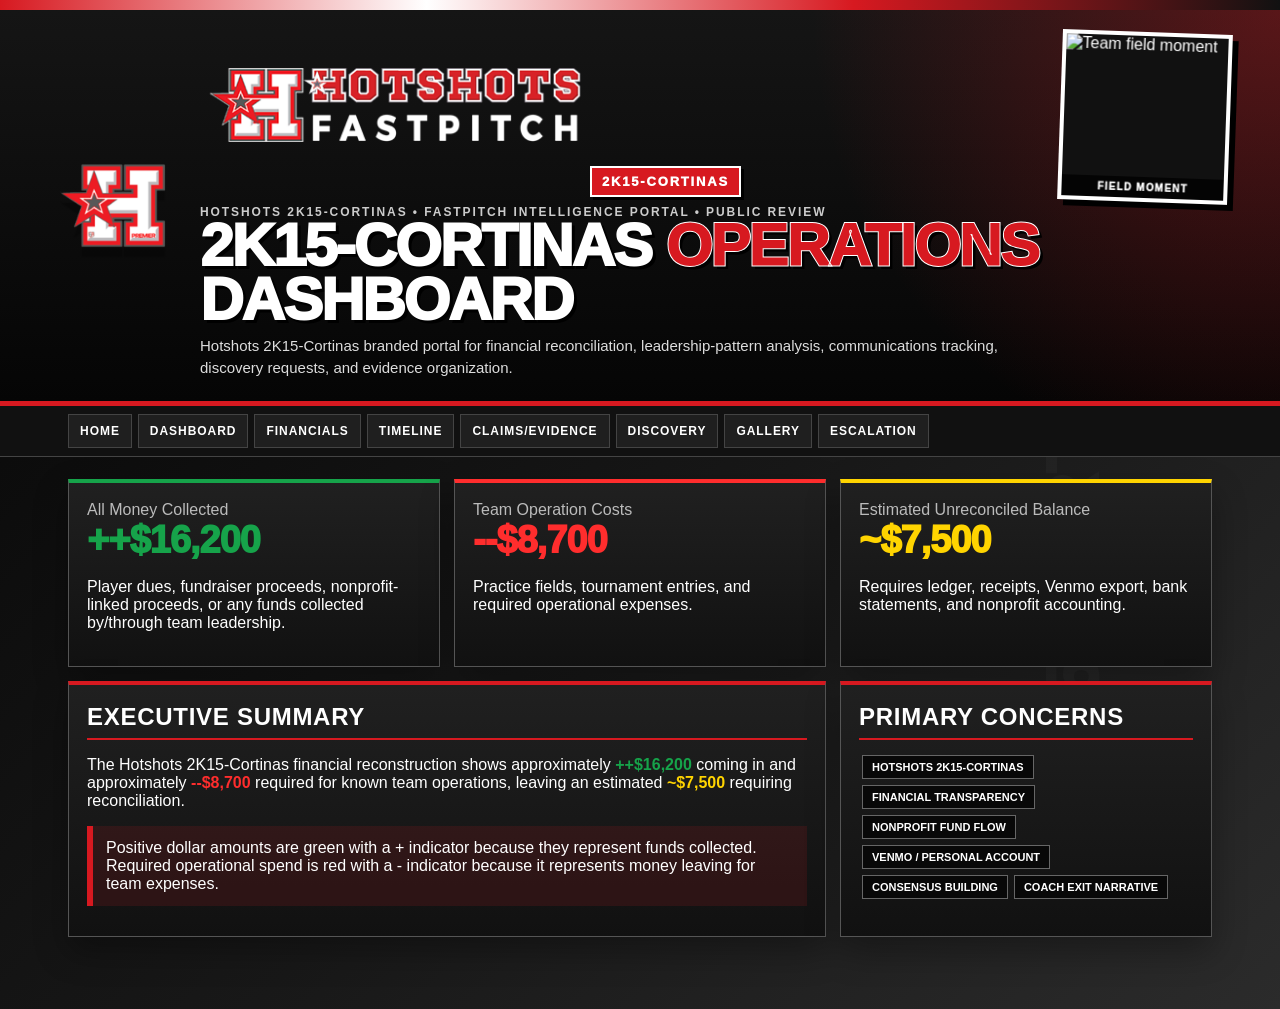
==== commit ff9df77d: "Add hero corner photo code and team tag" ====
--- a/index.html
+++ b/index.html
@@ -1 +1 @@
-<!doctype html><html><head><meta charset="utf-8"><meta name="viewport" content="width=device-width,initial-scale=1"><title>Hotshots 2K15-Cortinas Portal</title><link rel="stylesheet" href="css/portal.css"><link rel="icon" href="assets/favicon.svg" type="image/svg+xml"></head><body><div class="brand-strip"></div><header><div class="hero"><img class="hero-logo" src="assets/brand/hotshots-h-logo.png"><div><img class="wordmark" src="assets/brand/hotshots-wordmark.png"><span class="fastpitch-badge">Hotshots Fastpitch</span><div class="eyebrow">Hotshots 2K15-Cortinas • Fastpitch Intelligence Portal • Public Review</div><h1 class="title">2K15-Cortinas <span>Operations</span> Dashboard</h1><p class="sub">Hotshots 2K15-Cortinas branded portal for financial reconciliation, leadership-pattern analysis, communications tracking, discovery requests, and evidence organization.</p></div></div></header><nav class="nav"><div class="nav-inner"><a href="index.html">Home</a><a href="dashboard.html">Dashboard</a><a href="financials.html">Financials</a><a href="timeline.html">Timeline</a><a href="claims.html">Claims/Evidence</a><a href="discovery.html">Discovery</a><a href="fundraiser-gallery.html">Gallery</a><a href="escalation.html">Escalation</a></div></nav><main><div class="grid"><div class="card span4 positive"><div class="muted">All Money Collected</div><div class="metric money-in">$16,200</div><p>Player dues, fundraiser proceeds, nonprofit-linked proceeds, or any funds collected by/through team leadership.</p></div><div class="card span4 negative"><div class="muted">Team Operation Costs</div><div class="metric money-out">$8,700</div><p>Practice fields, tournament entries, and required operational expenses.</p></div><div class="card span4 gap"><div class="muted">Estimated Unreconciled Balance</div><div class="metric money-gap">~$7,500</div><p>Requires ledger, receipts, Venmo export, bank statements, and nonprofit accounting.</p></div><div class="card span8"><h2>Executive Summary</h2><p>The Hotshots 2K15-Cortinas financial reconstruction shows approximately <b class="money-in">$16,200</b> coming in and approximately <b class="money-out">$8,700</b> required for known team operations, leaving an estimated <b class="money-gap">~$7,500</b> requiring reconciliation.</p><div class="callout">Positive dollar amounts are green with a + indicator because they represent funds collected. Required operational spend is red with a - indicator because it represents money leaving for team expenses.</div></div><div class="card span4"><h2>Primary Concerns</h2><span class="pill">Hotshots 2K15-Cortinas</span><span class="pill">Financial Transparency</span><span class="pill">Nonprofit Fund Flow</span><span class="pill">Venmo / Personal Account</span><span class="pill">Consensus Building</span><span class="pill">Coach Exit Narrative</span></div></div></main></body></html>
+<!doctype html><html><head><meta charset="utf-8"><meta name="viewport" content="width=device-width,initial-scale=1"><title>Hotshots 2K15-Cortinas Portal</title><link rel="stylesheet" href="css/portal.css"></head><body><div class="brand-strip"></div><header><div class="hero"><img class="hero-logo" src="assets/brand/hotshots-h-logo.png"><div><img class="wordmark" src="assets/brand/hotshots-wordmark.png"><div class="team-tag">2K15-CORTINAS</div><div class="eyebrow">Hotshots 2K15-Cortinas • Fastpitch Intelligence Portal • Public Review</div><h1 class="title">2K15-Cortinas <span>Operations</span> Dashboard</h1><p class="sub">Hotshots 2K15-Cortinas branded portal for financial reconciliation, leadership-pattern analysis, communications tracking, discovery requests, and evidence organization.</p></div><div class="hero-corner-photo"><img src="assets/brand/coach-corner-photo.jpg" alt="Team field moment"></div></div></header><nav class="nav"><div class="nav-inner"><a href="index.html">Home</a><a href="dashboard.html">Dashboard</a><a href="financials.html">Financials</a><a href="timeline.html">Timeline</a><a href="claims.html">Claims/Evidence</a><a href="discovery.html">Discovery</a><a href="fundraiser-gallery.html">Gallery</a><a href="escalation.html">Escalation</a></div></nav><main><div class="grid"><div class="card span4 positive"><div class="muted">All Money Collected</div><div class="metric money-in">+$16,200</div><p>Player dues, fundraiser proceeds, nonprofit-linked proceeds, or any funds collected by/through team leadership.</p></div><div class="card span4 negative"><div class="muted">Team Operation Costs</div><div class="metric money-out">-$8,700</div><p>Practice fields, tournament entries, and required operational expenses.</p></div><div class="card span4 gap"><div class="muted">Estimated Unreconciled Balance</div><div class="metric money-gap">~$7,500</div><p>Requires ledger, receipts, Venmo export, bank statements, and nonprofit accounting.</p></div><div class="card span8"><h2>Executive Summary</h2><p>The Hotshots 2K15-Cortinas financial reconstruction shows approximately <b class="money-in">+$16,200</b> coming in and approximately <b class="money-out">-$8,700</b> required for known team operations, leaving an estimated <b class="money-gap">~$7,500</b> requiring reconciliation.</p><div class="callout">Positive dollar amounts are green with a + indicator because they represent funds collected. Required operational spend is red with a - indicator because it represents money leaving for team expenses.</div></div><div class="card span4"><h2>Primary Concerns</h2><span class="pill">Hotshots 2K15-Cortinas</span><span class="pill">Financial Transparency</span><span class="pill">Nonprofit Fund Flow</span><span class="pill">Venmo / Personal Account</span><span class="pill">Consensus Building</span><span class="pill">Coach Exit Narrative</span></div></div></main></body></html>
--- a/css/portal.css
+++ b/css/portal.css
@@ -1 +1 @@
-:root{--black:#070707;--ink:#101010;--charcoal:#242424;--grey:#3a3a3a;--silver:#d8d8d8;--white:#fff;--red:#d71920;--red2:#a60d13;--green:#15803d;--expense:#ef4444;--yellow:#d97706}*{box-sizing:border-box}body{margin:0;background:linear-gradient(135deg,#050505,#181818 55%,#2b2b2b);color:var(--white);font-family:Arial,Helvetica,sans-serif}.brand-strip{height:8px;background:linear-gradient(90deg,var(--red) 0%,var(--red) 60%,#fff 60%,#fff 63%,#111 63%)}.fastpitch-badge{display:inline-block;background:var(--red);color:#fff;border:2px solid #fff;box-shadow:2px 2px 0 #000;text-transform:uppercase;font-weight:900;letter-spacing:.18em;font-size:11px;padding:4px 10px;vertical-align:middle}header{background:radial-gradient(circle at top right,rgba(215,25,32,.35),transparent 35%),linear-gradient(180deg,#151515,#050505);border-bottom:5px solid var(--red);padding:22px 18px}.hero{max-width:1180px;margin:auto;display:grid;grid-template-columns:130px 1fr;gap:20px;align-items:center}.hero-logo{width:125px;filter:drop-shadow(0 10px 0 rgba(0,0,0,.25))}.wordmark{max-width:390px;width:100%;margin-bottom:8px}.team-tag{display:inline-block;background:var(--red);color:#fff;border:2px solid #fff;box-shadow:3px 3px 0 #000;text-transform:uppercase;font-weight:1000;letter-spacing:.14em;font-size:13px;padding:6px 10px;margin:4px 0 8px}.eyebrow{color:#ccc;text-transform:uppercase;letter-spacing:.16em;font-size:12px;font-weight:900}.title{font-size:clamp(32px,5.5vw,60px);line-height:.9;margin:0;text-transform:uppercase;font-weight:1000;letter-spacing:-2px;text-shadow:3px 3px 0 #000}.title span{color:var(--red);-webkit-text-stroke:1px #fff}.sub{color:#ddd;max-width:850px;font-size:15px;line-height:1.45;margin:8px 0 0}.nav{background:#111;border-bottom:1px solid #444;position:sticky;top:0;z-index:10}.nav-inner{max-width:1180px;margin:auto;display:flex;gap:6px;flex-wrap:wrap;padding:8px 18px}.nav a{color:#fff;text-decoration:none;text-transform:uppercase;font-weight:900;font-size:12px;letter-spacing:.08em;padding:9px 11px;border:1px solid #444;background:#1f1f1f}.nav a:hover{background:var(--red)}main{max-width:1180px;margin:auto;padding:22px 18px 72px}.grid{display:grid;grid-template-columns:repeat(12,1fr);gap:14px}.card{background:linear-gradient(180deg,#202020,#111);border:1px solid #555;border-top:4px solid var(--red);box-shadow:0 14px 32px rgba(0,0,0,.32);padding:18px}.span3{grid-column:span 3}.span4{grid-column:span 4}.span6{grid-column:span 6}.span8{grid-column:span 8}.span12{grid-column:span 12}@media(max-width:850px){.hero{grid-template-columns:1fr}.span3,.span4,.span6,.span8{grid-column:span 12}}h1,h2,h3{text-transform:uppercase}h2{margin:0 0 12px;border-bottom:2px solid var(--red);padding-bottom:7px;letter-spacing:.03em}.metric{font-size:38px;font-weight:1000;letter-spacing:-1px}.money-in{color:var(--green);background:rgba(21,128,61,.14);padding:3px 8px;border-radius:4px;font-weight:900;display:inline-block}.money-in:before{content:'+'}.money-out{color:var(--expense);background:rgba(239,68,68,.14);padding:3px 8px;border-radius:4px;font-weight:900;display:inline-block}.money-out:before{content:'−'}.money-gap{color:var(--yellow);background:rgba(217,119,6,.14);padding:3px 8px;border-radius:4px;font-weight:900;display:inline-block}.muted{color:#bbb}.pill{display:inline-block;border:1px solid #666;background:#080808;padding:5px 9px;margin:3px;text-transform:uppercase;font-size:11px;font-weight:900}.callout{background:rgba(215,25,32,.13);border-left:6px solid var(--red);padding:13px;margin:12px 0}.positive{border-top-color:var(--green)}.negative{border-top-color:var(--expense)}.gap{border-top-color:var(--yellow)}table{width:100%;border-collapse:collapse;background:#0d0d0d}th{background:#d71920;color:white;text-transform:uppercase;font-size:12px;letter-spacing:.05em}th,td{border:1px solid #444;padding:9px;text-align:left;vertical-align:top}td.amount-in{color:var(--green);background:rgba(21,128,61,.14);font-weight:900}td.amount-in:before{content:'+'}td.amount-out{color:var(--expense);background:rgba(239,68,68,.14);font-weight:900}td.amount-out:before{content:'−'}td.amount-gap{color:var(--yellow);background:rgba(217,119,6,.14);font-weight:900}.bar{height:16px;background:#333;border:1px solid #555;overflow:hidden}.bar span{display:block;height:100%}.gallery,.collage-grid{display:grid;grid-template-columns:repeat(auto-fit,minmax(220px,1fr));gap:12px}.gallery img,.collage-grid img{width:100%;height:220px;object-fit:cover;background:#111;border:3px solid #444}.caption{background:#111;border-left:4px solid var(--red);padding:8px;font-weight:900;text-transform:uppercase}.page-kicker{color:#fff;background:#000;border-left:6px solid var(--red);padding:10px 12px;margin:0 0 14px;text-transform:uppercase;font-weight:900;letter-spacing:.08em}.footer{color:#aaa;font-size:12px;margin-top:24px}body:before{content:'2K15-CORTINAS';position:fixed;right:-80px;bottom:35%;transform:rotate(-90deg);font-size:72px;font-weight:1000;color:rgba(255,255,255,.025);pointer-events:none;z-index:0}main,header,nav{position:relative;z-index:1}+:root{--black:#070707;--ink:#101010;--charcoal:#242424;--grey:#3a3a3a;--silver:#d8d8d8;--white:#fff;--red:#d71920;--red2:#a60d13;--green:#16a34a;--expense:#ff2d2d;--yellow:#ffd400}*{box-sizing:border-box}body{margin:0;background:linear-gradient(135deg,#050505,#181818 55%,#2b2b2b);color:var(--white);font-family:Arial,Helvetica,sans-serif}.brand-strip{height:10px;background:linear-gradient(90deg,var(--red),#fff,var(--red),#111)}header{background:radial-gradient(circle at top right,rgba(215,25,32,.35),transparent 35%),linear-gradient(180deg,#151515,#050505);border-bottom:5px solid var(--red);padding:22px 18px}.hero{max-width:1180px;margin:auto;display:grid;grid-template-columns:130px 1fr;gap:20px;align-items:center;position:relative;padding-right:190px}.hero-logo{width:125px;filter:drop-shadow(0 10px 0 rgba(0,0,0,.25))}.wordmark{max-width:390px;width:100%;margin-bottom:8px}.hero-corner-photo{position:absolute;top:0;right:0;width:170px;height:170px;border:4px solid #fff;box-shadow:6px 6px 0 #000;overflow:hidden;transform:rotate(2deg);background:#111;z-index:3}.hero-corner-photo img{width:100%;height:100%;object-fit:cover}.hero-corner-photo:after{content:'FIELD MOMENT';position:absolute;bottom:0;left:0;right:0;background:rgba(0,0,0,.78);color:#fff;font-size:10px;padding:5px;text-align:center;font-weight:1000;letter-spacing:.12em}.team-tag{display:inline-block;background:var(--red);color:#fff;border:2px solid #fff;box-shadow:3px 3px 0 #000;text-transform:uppercase;font-weight:1000;letter-spacing:.14em;font-size:13px;padding:6px 10px;margin:4px 0 8px}.eyebrow{color:#ccc;text-transform:uppercase;letter-spacing:.16em;font-size:12px;font-weight:900}.title{font-size:clamp(32px,5.5vw,60px);line-height:.9;margin:0;text-transform:uppercase;font-weight:1000;letter-spacing:-2px;text-shadow:3px 3px 0 #000;animation:heroPop .7s ease both}.title span{color:var(--red);-webkit-text-stroke:1px #fff}.sub{color:#ddd;max-width:850px;font-size:15px;line-height:1.45;margin:8px 0 0}.rotating-strip{max-width:1180px;margin:14px auto 0;display:grid;grid-template-columns:repeat(5,1fr);gap:8px;overflow:hidden}.strip-frame{height:86px;border:2px solid #444;background:#111;overflow:hidden;position:relative}.strip-frame img{width:100%;height:100%;object-fit:cover;filter:saturate(1.2) contrast(1.05);animation:slowZoom 8s ease-in-out infinite alternate}.strip-frame:nth-child(2) img{animation-delay:.5s}.strip-frame:nth-child(3) img{animation-delay:1s}.strip-frame:nth-child(4) img{animation-delay:1.5s}.strip-frame:nth-child(5) img{animation-delay:2s}.nav{background:#111;border-bottom:1px solid #444;position:sticky;top:0;z-index:10}.nav-inner{max-width:1180px;margin:auto;display:flex;gap:6px;flex-wrap:wrap;padding:8px 18px}.nav a{color:#fff;text-decoration:none;text-transform:uppercase;font-weight:900;font-size:12px;letter-spacing:.08em;padding:9px 11px;border:1px solid #444;background:#1f1f1f}.nav a:hover{background:var(--red)}main{max-width:1180px;margin:auto;padding:22px 18px 72px}.grid{display:grid;grid-template-columns:repeat(12,1fr);gap:14px}.card{background:linear-gradient(180deg,#202020,#111);border:1px solid #555;border-top:4px solid var(--red);box-shadow:0 14px 32px rgba(0,0,0,.32);padding:18px}.span3{grid-column:span 3}.span4{grid-column:span 4}.span6{grid-column:span 6}.span8{grid-column:span 8}.span12{grid-column:span 12}@media(max-width:850px){.hero{grid-template-columns:1fr;padding-right:0}.hero-corner-photo{position:relative;width:100%;height:220px;transform:none;margin-top:12px}.rotating-strip{grid-template-columns:repeat(2,1fr)}}h1,h2,h3{text-transform:uppercase}h2{margin:0 0 12px;border-bottom:2px solid var(--red);padding-bottom:7px;letter-spacing:.03em}.metric{font-size:38px;font-weight:1000;letter-spacing:-1px}.money-in{color:var(--green)}.money-in:before{content:'+'}.money-out{color:var(--expense)}.money-out:before{content:'-'}.money-gap{color:var(--yellow)}.muted{color:#bbb}.pill{display:inline-block;border:1px solid #666;background:#080808;padding:5px 9px;margin:3px;text-transform:uppercase;font-size:11px;font-weight:900}.callout{background:rgba(215,25,32,.13);border-left:6px solid var(--red);padding:13px;margin:12px 0}.positive{border-top-color:var(--green)}.negative{border-top-color:var(--expense)}.gap{border-top-color:var(--yellow)}table{width:100%;border-collapse:collapse;background:#0d0d0d}th{background:#d71920;color:white;text-transform:uppercase;font-size:12px;letter-spacing:.05em}th,td{border:1px solid #444;padding:9px;text-align:left;vertical-align:top}td.amount-in{color:var(--green);font-weight:1000}td.amount-in:before{content:'+'}td.amount-out{color:var(--expense);font-weight:1000}td.amount-out:before{content:'-'}td.amount-gap{color:var(--yellow);font-weight:1000}.bar{height:16px;background:#333;border:1px solid #555;overflow:hidden}.bar span{display:block;height:100%}.gallery,.collage-grid{display:grid;grid-template-columns:repeat(auto-fit,minmax(220px,1fr));gap:12px}.gallery img,.collage-grid img{width:100%;height:220px;object-fit:cover;background:#111;border:3px solid #444}.caption{background:#111;border-left:4px solid var(--red);padding:8px;font-weight:900;text-transform:uppercase}.page-kicker{color:#fff;background:#000;border-left:6px solid var(--red);padding:10px 12px;margin:0 0 14px;text-transform:uppercase;font-weight:900;letter-spacing:.08em}.footer{color:#aaa;font-size:12px;margin-top:24px}body:before{content:'2K15-CORTINAS';position:fixed;right:-80px;bottom:35%;transform:rotate(-90deg);font-size:72px;font-weight:1000;color:rgba(255,255,255,.025);pointer-events:none;z-index:0}main,header,nav{position:relative;z-index:1}@keyframes heroPop{from{opacity:0;transform:translateY(12px) scale(.98)}to{opacity:1;transform:translateY(0) scale(1)}}@keyframes slowZoom{from{transform:scale(1)}to{transform:scale(1.08)}}
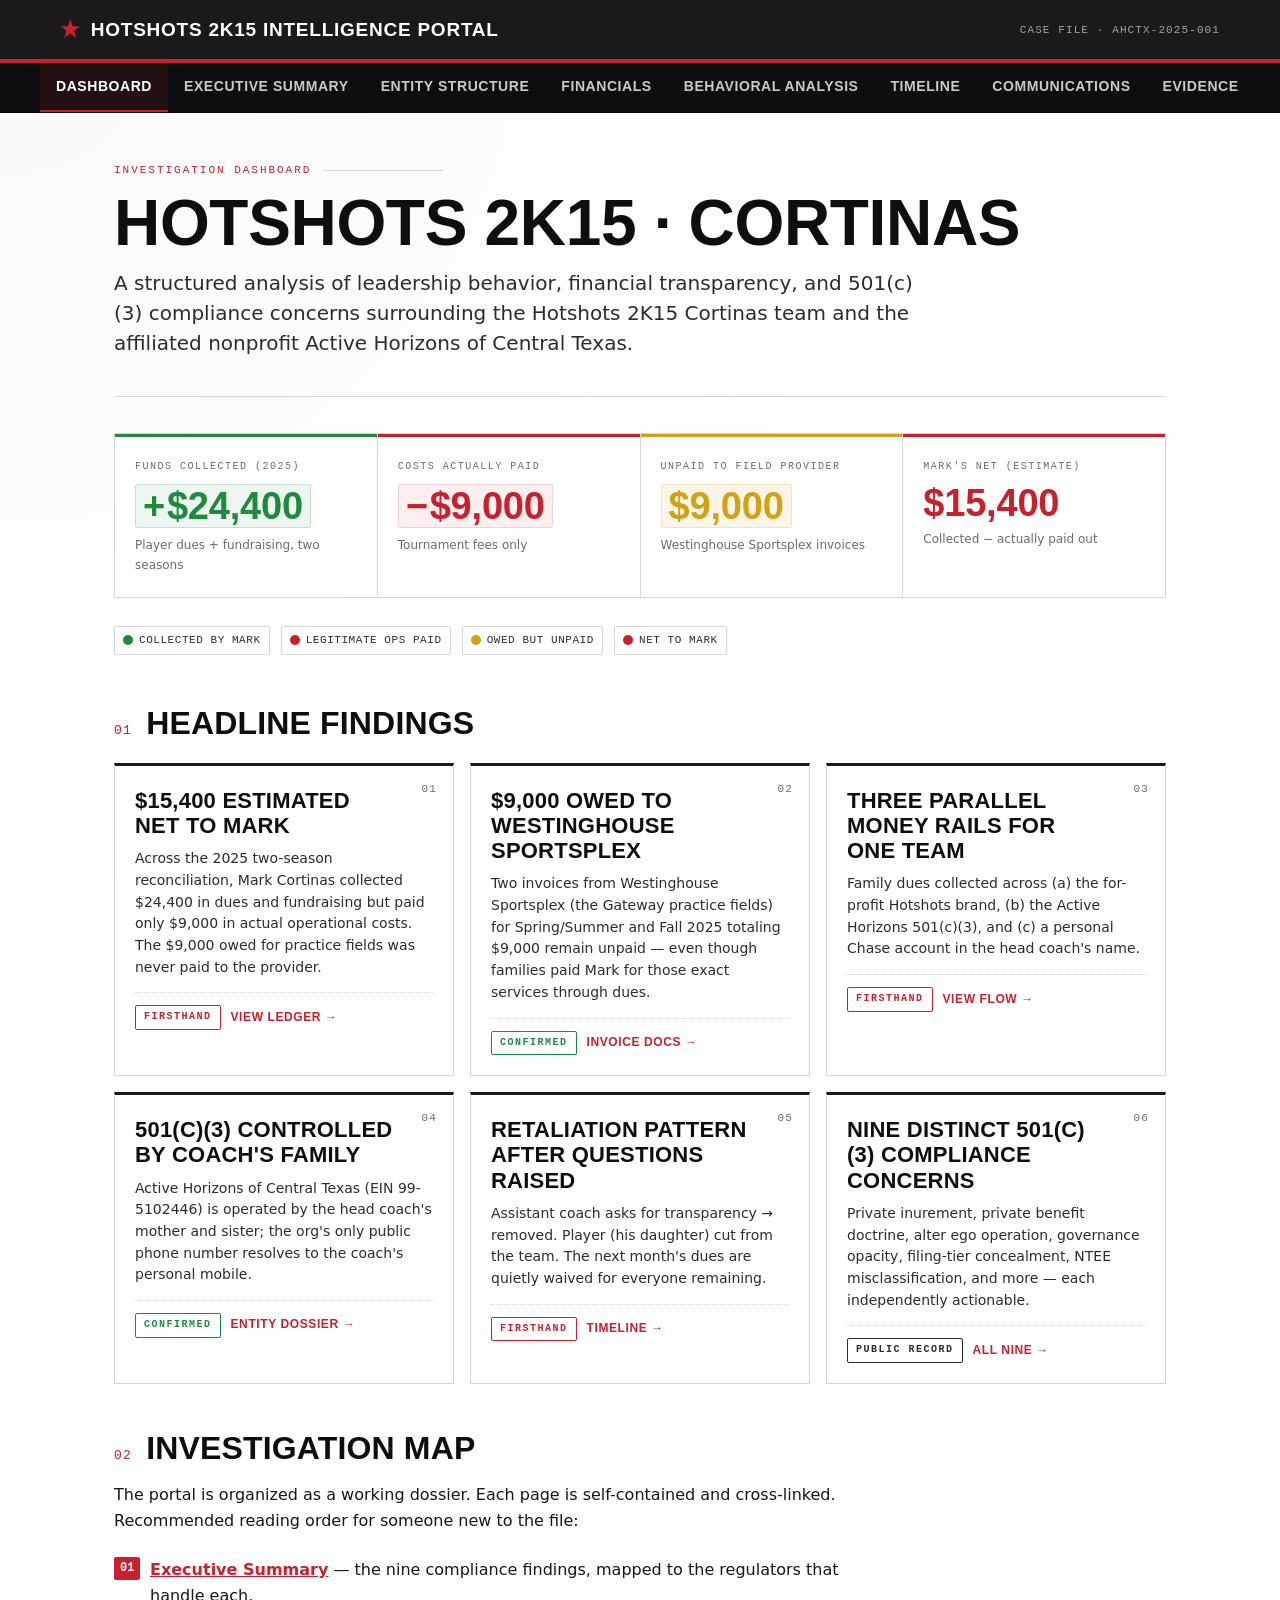
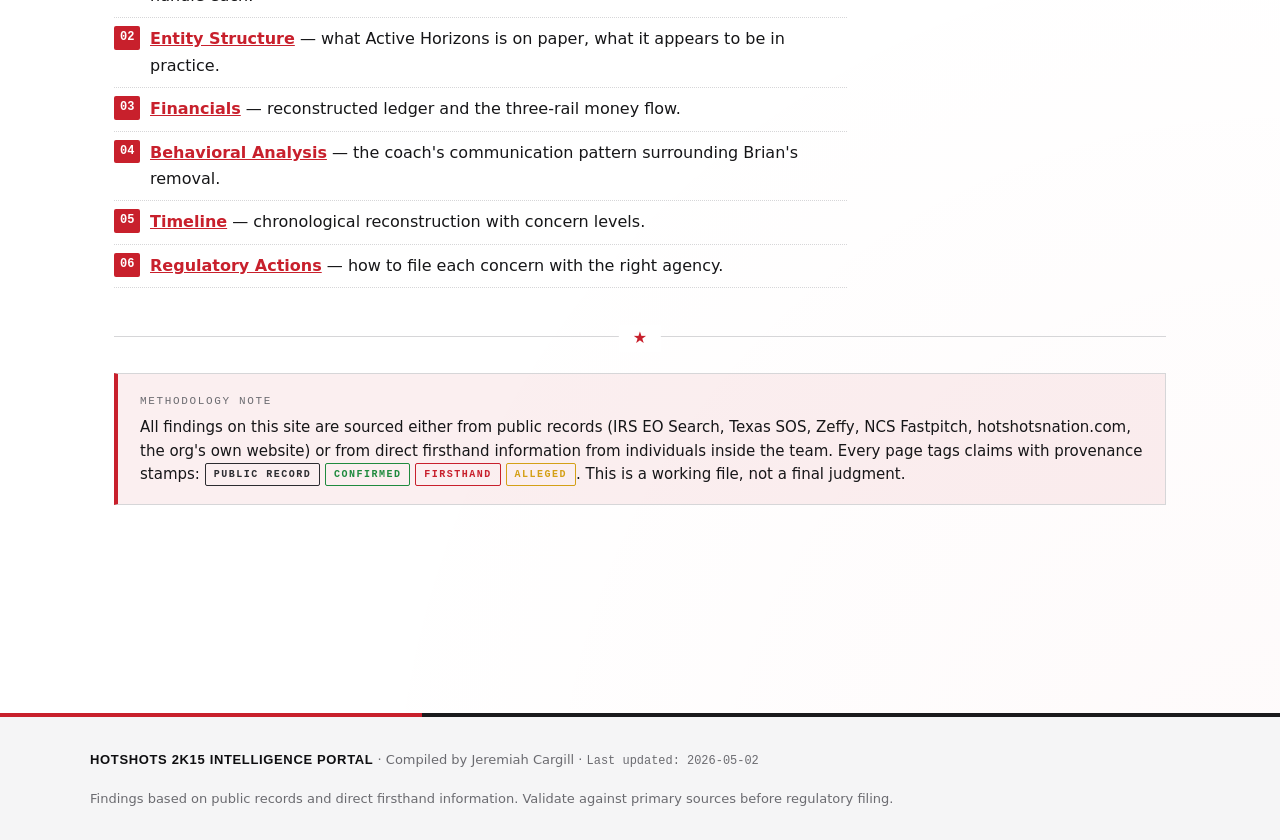
==== commit 814e10a3: "Refactor index.html for Hotshots 2K15 Portal Updated the HTML structure and content for the Hotshots" ====
--- a/index.html
+++ b/index.html
@@ -1 +1,155 @@
-<!doctype html><html><head><meta charset="utf-8"><meta name="viewport" content="width=device-width,initial-scale=1"><title>Hotshots 2K15-Cortinas Portal</title><link rel="stylesheet" href="css/portal.css"></head><body><div class="brand-strip"></div><header><div class="hero"><img class="hero-logo" src="assets/brand/hotshots-h-logo.png"><div><img class="wordmark" src="assets/brand/hotshots-wordmark.png"><div class="team-tag">2K15-CORTINAS</div><div class="eyebrow">Hotshots 2K15-Cortinas • Fastpitch Intelligence Portal • Public Review</div><h1 class="title">2K15-Cortinas <span>Operations</span> Dashboard</h1><p class="sub">Hotshots 2K15-Cortinas branded portal for financial reconciliation, leadership-pattern analysis, communications tracking, discovery requests, and evidence organization.</p></div><div class="hero-corner-photo"><img src="assets/brand/coach-corner-photo.jpg" alt="Team field moment"></div></div></header><nav class="nav"><div class="nav-inner"><a href="index.html">Home</a><a href="dashboard.html">Dashboard</a><a href="financials.html">Financials</a><a href="timeline.html">Timeline</a><a href="claims.html">Claims/Evidence</a><a href="discovery.html">Discovery</a><a href="fundraiser-gallery.html">Gallery</a><a href="escalation.html">Escalation</a></div></nav><main><div class="grid"><div class="card span4 positive"><div class="muted">All Money Collected</div><div class="metric money-in">+$16,200</div><p>Player dues, fundraiser proceeds, nonprofit-linked proceeds, or any funds collected by/through team leadership.</p></div><div class="card span4 negative"><div class="muted">Team Operation Costs</div><div class="metric money-out">-$8,700</div><p>Practice fields, tournament entries, and required operational expenses.</p></div><div class="card span4 gap"><div class="muted">Estimated Unreconciled Balance</div><div class="metric money-gap">~$7,500</div><p>Requires ledger, receipts, Venmo export, bank statements, and nonprofit accounting.</p></div><div class="card span8"><h2>Executive Summary</h2><p>The Hotshots 2K15-Cortinas financial reconstruction shows approximately <b class="money-in">+$16,200</b> coming in and approximately <b class="money-out">-$8,700</b> required for known team operations, leaving an estimated <b class="money-gap">~$7,500</b> requiring reconciliation.</p><div class="callout">Positive dollar amounts are green with a + indicator because they represent funds collected. Required operational spend is red with a - indicator because it represents money leaving for team expenses.</div></div><div class="card span4"><h2>Primary Concerns</h2><span class="pill">Hotshots 2K15-Cortinas</span><span class="pill">Financial Transparency</span><span class="pill">Nonprofit Fund Flow</span><span class="pill">Venmo / Personal Account</span><span class="pill">Consensus Building</span><span class="pill">Coach Exit Narrative</span></div></div></main></body></html>
+<!doctype html>
+<html lang="en">
+<head>
+<meta charset="utf-8">
+<meta name="viewport" content="width=device-width, initial-scale=1">
+<meta name="robots" content="noindex">
+<title>Dashboard — Hotshots 2K15 Intelligence Portal</title>
+<link rel="stylesheet" href="assets/styles.css">
+</head>
+<body>
+
+<header class="dossier-header">
+  <div class="dossier-header__inner">
+    <a href="index.html" class="dossier-header__brand"><span>Hotshots 2K15 Intelligence Portal</span></a>
+    <span class="dossier-header__case">Case File &middot; AHCTX&#8209;2025&#8209;001</span>
+  </div>
+</header>
+<nav class="primary"><ul><li><a href="index.html" class="active">Dashboard</a></li><li><a href="executive-summary.html">Executive Summary</a></li><li><a href="entity-structure.html">Entity Structure</a></li><li><a href="financials.html">Financials</a></li><li><a href="behavioral-analysis.html">Behavioral Analysis</a></li><li><a href="timeline.html">Timeline</a></li><li><a href="communications.html">Communications</a></li><li><a href="evidence.html">Evidence</a></li><li><a href="discovery.html">Discovery</a></li><li><a href="regulatory-actions.html">Regulatory Actions</a></li></ul></nav>
+
+<main class="dossier">
+  <div class="page-head">
+    <div class="page-head__kicker">Investigation Dashboard</div>
+    <h1>Hotshots 2K15&nbsp;&middot;&nbsp;Cortinas</h1>
+    <p class="page-head__lede">A structured analysis of leadership behavior, financial transparency, and 501(c)(3) compliance concerns surrounding the Hotshots 2K15 Cortinas team and the affiliated nonprofit Active Horizons of Central Texas.</p>
+  </div>
+  
+    <section class="block">
+      <div class="stat-strip">
+        <div class="stat stat--in">
+          <div class="stat__label">Funds Collected (2025)</div>
+          <div class="stat__value money--in">$24,400</div>
+          <div class="stat__sub">Player dues + fundraising, two seasons</div>
+        </div>
+        <div class="stat stat--out">
+          <div class="stat__label">Costs Actually Paid</div>
+          <div class="stat__value money--out">$9,000</div>
+          <div class="stat__sub">Tournament fees only</div>
+        </div>
+        <div class="stat stat--gap">
+          <div class="stat__label">Unpaid to Field Provider</div>
+          <div class="stat__value money--gap">$9,000</div>
+          <div class="stat__sub">Westinghouse Sportsplex invoices</div>
+        </div>
+        <div class="stat stat--gap" style="border-top-color: var(--red) !important;">
+          <div class="stat__label">Mark's Net (Estimate)</div>
+          <div class="stat__value" style="color: var(--red);">$15,400</div>
+          <div class="stat__sub">Collected − actually paid out</div>
+        </div>
+      </div>
+      <div style="margin-top:14px;">
+        <span class="legend-chip"><span class="legend-chip__swatch legend-chip__swatch--in"></span>Collected by Mark</span>
+        <span class="legend-chip"><span class="legend-chip__swatch legend-chip__swatch--out"></span>Legitimate ops paid</span>
+        <span class="legend-chip"><span class="legend-chip__swatch legend-chip__swatch--gap"></span>Owed but unpaid</span>
+        <span class="legend-chip"><span class="legend-chip__swatch" style="background:var(--red);"></span>Net to Mark</span>
+      </div>
+    </section>
+
+    <section class="block">
+      <h2 class="section-title" data-num="01">Headline Findings</h2>
+      <div class="card-grid">
+        <article class="card">
+          <div class="card__num">01</div>
+          <div class="card__title">$15,400 estimated net to Mark</div>
+          <div class="card__body">Across the 2025 two-season reconciliation, Mark Cortinas collected $24,400 in dues and fundraising but paid only $9,000 in actual operational costs. The $9,000 owed for practice fields was never paid to the provider.</div>
+          <div class="card__foot"><span class="stamp stamp--firsthand">Firsthand</span> <a href="financials.html">View ledger &rarr;</a></div>
+        </article>
+
+        <article class="card">
+          <div class="card__num">02</div>
+          <div class="card__title">$9,000 owed to Westinghouse Sportsplex</div>
+          <div class="card__body">Two invoices from Westinghouse Sportsplex (the Gateway practice fields) for Spring/Summer and Fall 2025 totaling $9,000 remain unpaid &mdash; even though families paid Mark for those exact services through dues.</div>
+          <div class="card__foot"><span class="stamp stamp--confirmed">Confirmed</span> <a href="evidence.html">Invoice docs &rarr;</a></div>
+        </article>
+
+        <article class="card">
+          <div class="card__num">03</div>
+          <div class="card__title">Three parallel money rails for one team</div>
+          <div class="card__body">Family dues collected across (a) the for-profit Hotshots brand, (b) the Active Horizons 501(c)(3), and (c) a personal Chase account in the head coach's name.</div>
+          <div class="card__foot"><span class="stamp stamp--firsthand">Firsthand</span> <a href="financials.html">View flow &rarr;</a></div>
+        </article>
+
+        <article class="card">
+          <div class="card__num">04</div>
+          <div class="card__title">501(c)(3) controlled by coach's family</div>
+          <div class="card__body">Active Horizons of Central Texas (EIN&nbsp;99-5102446) is operated by the head coach's mother and sister; the org's only public phone number resolves to the coach's personal mobile.</div>
+          <div class="card__foot"><span class="stamp stamp--confirmed">Confirmed</span> <a href="entity-structure.html">Entity dossier &rarr;</a></div>
+        </article>
+
+        <article class="card">
+          <div class="card__num">05</div>
+          <div class="card__title">Retaliation pattern after questions raised</div>
+          <div class="card__body">Assistant coach asks for transparency &rarr; removed. Player (his daughter) cut from the team. The next month's dues are quietly waived for everyone remaining.</div>
+          <div class="card__foot"><span class="stamp stamp--firsthand">Firsthand</span> <a href="timeline.html">Timeline &rarr;</a></div>
+        </article>
+
+        <article class="card">
+          <div class="card__num">06</div>
+          <div class="card__title">Nine distinct 501(c)(3) compliance concerns</div>
+          <div class="card__body">Private inurement, private benefit doctrine, alter ego operation, governance opacity, filing-tier concealment, NTEE misclassification, and more &mdash; each independently actionable.</div>
+          <div class="card__foot"><span class="stamp stamp--public">Public Record</span> <a href="executive-summary.html">All nine &rarr;</a></div>
+        </article>
+      </div>
+    </section>
+
+    <section class="block">
+      <h2 class="section-title" data-num="02">Investigation Map</h2>
+      <p>The portal is organized as a working dossier. Each page is self-contained and cross-linked. Recommended reading order for someone new to the file:</p>
+      <ol class="findings">
+        <li><a href="executive-summary.html"><strong>Executive Summary</strong></a> &mdash; the nine compliance findings, mapped to the regulators that handle each.</li>
+        <li><a href="entity-structure.html"><strong>Entity Structure</strong></a> &mdash; what Active Horizons is on paper, what it appears to be in practice.</li>
+        <li><a href="financials.html"><strong>Financials</strong></a> &mdash; reconstructed ledger and the three-rail money flow.</li>
+        <li><a href="behavioral-analysis.html"><strong>Behavioral Analysis</strong></a> &mdash; the coach's communication pattern surrounding Brian's removal.</li>
+        <li><a href="timeline.html"><strong>Timeline</strong></a> &mdash; chronological reconstruction with concern levels.</li>
+        <li><a href="regulatory-actions.html"><strong>Regulatory Actions</strong></a> &mdash; how to file each concern with the right agency.</li>
+      </ol>
+    </section>
+
+    <hr class="archive">
+
+    <section class="block">
+      <div class="callout callout--alarm">
+        <div class="callout__head">Methodology Note</div>
+        <div class="callout__body">All findings on this site are sourced either from public records (IRS EO Search, Texas SOS, Zeffy, NCS Fastpitch, hotshotsnation.com, the org's own website) or from direct firsthand information from individuals inside the team. Every page tags claims with provenance stamps: <span class="stamp stamp--public">Public Record</span> <span class="stamp stamp--confirmed">Confirmed</span> <span class="stamp stamp--firsthand">Firsthand</span> <span class="stamp stamp--alleged">Alleged</span>. This is a working file, not a final judgment.</div>
+      </div>
+    </section>
+  
+</main>
+
+<footer class="dossier-foot">
+  <div class="dossier-foot__inner">
+    <div>
+      <strong>Hotshots 2K15 Intelligence Portal</strong> &middot;
+      Compiled by Jeremiah Cargill &middot;
+      <span class="mono">Last updated: 2026-05-02</span>
+    </div>
+    <div>
+      Findings based on public records and direct firsthand information.
+      Validate against primary sources before regulatory filing.
+    </div>
+  </div>
+</footer>
+
+<script>
+(function(){
+  var n=document.querySelector('nav.primary');
+  var ul=n&&n.querySelector('ul');
+  if(!n||!ul)return;
+  function chk(){var s=ul.scrollLeft+ul.clientWidth<ul.scrollWidth-2;n.classList.toggle('is-scrollable',s);}
+  chk();ul.addEventListener('scroll',chk);window.addEventListener('resize',chk);
+  // Auto-scroll active item into view
+  var a=ul.querySelector('a.active');if(a){a.scrollIntoView({inline:'center',block:'nearest'});}
+})();
+</script>
+</body>
+</html>
--- a/assets/styles.css
+++ b/assets/styles.css
@@ -0,0 +1,778 @@
+/* ============================================
+   HOTSHOTS 2K15 INTELLIGENCE PORTAL
+   Shared design system — Hotshots Fastpitch brand
+   Red / White / Dark Grey / Black
+   ============================================ */
+
+@import url('https://fonts.googleapis.com/css2?family=Barlow+Condensed:wght@400;500;600;700;800;900&family=Barlow:ital,wght@0,400;0,500;0,600;0,700;1,400&family=JetBrains+Mono:wght@400;500;700&display=swap');
+
+:root {
+  --paper:     #ffffff;
+  --paper-2:   #f5f5f6;
+  --paper-3:   #e8e8ea;
+  --rule:      #d6d6d8;
+  --rule-2:    #b5b5b8;
+
+  --ink:       #161618;   /* near-black text */
+  --ink-2:     #2c2c30;
+  --ink-3:     #6b6b70;
+
+  --carbon:    #1a1a1c;   /* primary structural color (was navy) */
+  --carbon-deep: #0e0e10; /* header / nav background */
+  --carbon-soft: #3a3a3e;
+
+  --red:       #c8202c;   /* Hotshots crimson */
+  --red-soft:  #d63848;
+  --red-deep:  #a01820;
+  --red-bg:    rgba(200,32,44,0.07);
+
+  /* Semantic money colors */
+  --money-in:    #1f8a3e;   /* green — collected by Mark (dues, fundraisers, nonprofit) */
+  --money-in-bg: rgba(31,138,62,0.08);
+  --money-out:   #c8202c;   /* red — legitimate team operational expenses */
+  --money-out-bg: rgba(200,32,44,0.07);
+  --money-gap:   #d4a017;   /* amber — unaccounted balance gap */
+  --money-gap-bg: rgba(212,160,23,0.10);
+
+  --confirmed: #1f8a3e;
+  --warning:   #d4a017;
+
+  /* Aliases retained for backward-compat */
+  --navy:       var(--carbon);
+  --navy-deep:  var(--carbon-deep);
+  --navy-soft:  var(--carbon-soft);
+  --oxblood:      var(--red);
+  --oxblood-soft: var(--red-soft);
+
+  --shadow: 0 1px 0 rgba(22,22,24,.04), 0 4px 16px rgba(22,22,24,.10);
+
+  --serif: 'Barlow Condensed', 'Arial Narrow', sans-serif;
+  --sans:  'Barlow', system-ui, -apple-system, sans-serif;
+  --mono:  'JetBrains Mono', 'Menlo', monospace;
+}
+
+* { box-sizing: border-box; margin: 0; padding: 0; }
+
+html { scroll-behavior: smooth; }
+
+body {
+  background: var(--paper);
+  color: var(--ink);
+  font-family: var(--sans);
+  font-size: 16px;
+  line-height: 1.65;
+  font-weight: 400;
+  -webkit-font-smoothing: antialiased;
+  background-image:
+    radial-gradient(circle at 0% 0%, rgba(22,22,24,.025) 0%, transparent 35%),
+    radial-gradient(circle at 100% 100%, rgba(200,32,44,.025) 0%, transparent 35%);
+  min-height: 100vh;
+}
+
+/* ===== Brand strip (top of page) ===== */
+.brand-strip {
+  height: 8px;
+  background: linear-gradient(90deg, var(--red) 0%, var(--red) 60%, #fff 60%, #fff 63%, #161618 63%);
+}
+
+/* ===== Hotshots Fastpitch badge ===== */
+.fastpitch-badge {
+  display: inline-block;
+  background: var(--red);
+  color: #fff;
+  border: 1.5px solid rgba(255,255,255,.4);
+  text-transform: uppercase;
+  font-family: var(--serif);
+  font-weight: 800;
+  letter-spacing: 0.14em;
+  font-size: 10px;
+  padding: 3px 9px;
+  vertical-align: middle;
+  border-radius: 2px;
+  margin-left: 10px;
+  flex-shrink: 0;
+}
+
+/* ===== Header / Nav ===== */
+.dossier-header {
+  background: var(--navy);
+  color: #fff;
+  border-bottom: 4px solid var(--red);
+  position: sticky;
+  top: 0;
+  z-index: 100;
+}
+.dossier-header__inner {
+  max-width: 1200px;
+  margin: 0 auto;
+  padding: 14px 20px;
+  display: flex;
+  align-items: center;
+  justify-content: space-between;
+  gap: 12px;
+}
+.dossier-header__brand {
+  font-family: var(--serif);
+  font-weight: 800;
+  font-size: 19px;
+  letter-spacing: 0.04em;
+  text-transform: uppercase;
+  text-decoration: none;
+  color: #fff;
+  display: flex;
+  align-items: center;
+  gap: 10px;
+  min-width: 0;
+}
+.dossier-header__brand::before {
+  content: "★";
+  color: var(--red);
+  font-size: 22px;
+  line-height: 1;
+  flex-shrink: 0;
+}
+.dossier-header__brand span {
+  overflow: hidden;
+  text-overflow: ellipsis;
+  white-space: nowrap;
+}
+.dossier-header__case {
+  font-family: var(--mono);
+  font-size: 11px;
+  letter-spacing: 0.1em;
+  text-transform: uppercase;
+  color: rgba(255,255,255,.6);
+  flex-shrink: 0;
+}
+@media (max-width: 540px) {
+  .dossier-header__case { display: none; }
+  .dossier-header__brand { font-size: 16px; letter-spacing: 0.03em; }
+}
+
+nav.primary {
+  background: var(--navy-deep);
+  border-bottom: 1px solid rgba(0,0,0,.3);
+  position: relative;
+}
+/* Right-edge fade indicator showing scroll affordance */
+nav.primary::after {
+  content: "";
+  position: absolute;
+  top: 0; right: 0; bottom: 0;
+  width: 32px;
+  background: linear-gradient(to right, transparent, var(--navy-deep));
+  pointer-events: none;
+  opacity: 0;
+  transition: opacity .2s ease;
+}
+nav.primary.is-scrollable::after { opacity: 1; }
+nav.primary ul {
+  max-width: 1200px;
+  margin: 0 auto;
+  padding: 0 16px;
+  display: flex;
+  list-style: none;
+  gap: 0;
+  overflow-x: auto;
+  scrollbar-width: none;
+  -ms-overflow-style: none;
+  scroll-snap-type: x proximity;
+  white-space: nowrap;
+}
+nav.primary ul::-webkit-scrollbar { display: none; }
+nav.primary li { flex: 0 0 auto; scroll-snap-align: start; }
+nav.primary a {
+  display: inline-block;
+  padding: 12px 16px;
+  color: rgba(255,255,255,.78);
+  text-decoration: none;
+  font-family: var(--serif);
+  font-size: 14px;
+  font-weight: 600;
+  letter-spacing: 0.04em;
+  text-transform: uppercase;
+  border-bottom: 2px solid transparent;
+  transition: all .15s ease;
+  white-space: nowrap;
+}
+nav.primary a:hover { color: #fff; background: rgba(255,255,255,.05); }
+nav.primary a.active {
+  color: #fff;
+  border-bottom-color: var(--red);
+  background: rgba(204,34,51,.10);
+}
+
+/* ===== Layout ===== */
+.dossier {
+  max-width: 1100px;
+  margin: 0 auto;
+  padding: 48px 24px 96px;
+}
+.dossier--wide { max-width: 1200px; }
+
+.page-head {
+  margin-bottom: 36px;
+  padding-bottom: 24px;
+  border-bottom: 1px solid var(--rule);
+}
+.page-head__kicker {
+  font-family: var(--mono);
+  font-size: 11px;
+  letter-spacing: 0.18em;
+  text-transform: uppercase;
+  color: var(--red);
+  margin-bottom: 12px;
+  display: flex;
+  align-items: center;
+  gap: 12px;
+}
+.page-head__kicker::after {
+  content: "";
+  flex: 1;
+  height: 1px;
+  background: var(--rule);
+  max-width: 120px;
+}
+.page-head h1 {
+  font-family: var(--serif);
+  font-weight: 800;
+  font-size: clamp(38px, 6vw, 64px);
+  line-height: 0.98;
+  letter-spacing: -0.005em;
+  text-transform: uppercase;
+  margin-bottom: 14px;
+  color: var(--navy-deep);
+}
+.page-head__lede {
+  font-family: var(--sans);
+  font-weight: 400;
+  font-size: clamp(17px, 2vw, 20px);
+  line-height: 1.5;
+  color: var(--ink-2);
+  max-width: 64ch;
+}
+
+/* ===== Sections ===== */
+section.block {
+  margin-bottom: 48px;
+}
+h2.section-title {
+  font-family: var(--serif);
+  font-weight: 700;
+  font-size: 32px;
+  letter-spacing: 0.005em;
+  text-transform: uppercase;
+  color: var(--navy-deep);
+  margin-bottom: 18px;
+  display: flex;
+  align-items: baseline;
+  gap: 14px;
+  line-height: 1;
+}
+h2.section-title::before {
+  content: attr(data-num);
+  font-family: var(--mono);
+  font-size: 13px;
+  font-weight: 500;
+  color: var(--red);
+  letter-spacing: 0.1em;
+  text-transform: none;
+}
+h3.subsection-title {
+  font-family: var(--serif);
+  font-weight: 700;
+  font-size: 17px;
+  letter-spacing: 0.04em;
+  text-transform: uppercase;
+  color: var(--navy);
+  margin: 28px 0 12px;
+  padding-bottom: 8px;
+  border-bottom: 2px solid var(--rule);
+}
+
+p { margin-bottom: 14px; max-width: 72ch; }
+p strong { color: var(--ink); font-weight: 700; }
+a { color: var(--red); }
+a:hover { color: var(--navy); }
+
+ul.findings, ol.findings {
+  margin: 12px 0 16px;
+  padding-left: 0;
+  list-style: none;
+}
+ul.findings li, ol.findings li {
+  position: relative;
+  padding: 8px 0 8px 28px;
+  border-bottom: 1px dotted var(--rule);
+  max-width: 72ch;
+}
+ul.findings li::before {
+  content: "▸";
+  position: absolute;
+  left: 6px;
+  top: 8px;
+  color: var(--red);
+  font-size: 14px;
+}
+ol.findings { counter-reset: f; }
+ol.findings li { padding-left: 36px; counter-increment: f; }
+ol.findings li::before {
+  content: counter(f, decimal-leading-zero);
+  position: absolute;
+  left: 0;
+  top: 8px;
+  font-family: var(--mono);
+  font-size: 12px;
+  font-weight: 700;
+  color: #fff;
+  background: var(--red);
+  padding: 2px 6px;
+  border-radius: 2px;
+}
+
+/* ===== Stat strip ===== */
+.stat-strip {
+  display: grid;
+  grid-template-columns: repeat(auto-fit, minmax(180px, 1fr));
+  gap: 1px;
+  background: var(--rule);
+  border: 1px solid var(--rule);
+  margin: 24px 0;
+}
+.stat {
+  background: var(--paper);
+  padding: 22px 20px;
+  border-top: 3px solid var(--navy);
+}
+.stat__label {
+  font-family: var(--mono);
+  font-size: 10px;
+  letter-spacing: 0.15em;
+  text-transform: uppercase;
+  color: var(--ink-3);
+  margin-bottom: 8px;
+}
+.stat__value {
+  font-family: var(--serif);
+  font-weight: 800;
+  font-size: 38px;
+  line-height: 1;
+  color: var(--navy-deep);
+  letter-spacing: -0.005em;
+}
+.stat__value--alarm { color: var(--red); }
+.stat__sub {
+  margin-top: 8px;
+  font-size: 12px;
+  color: var(--ink-3);
+}
+
+/* ===== Cards ===== */
+.card-grid {
+  display: grid;
+  grid-template-columns: repeat(auto-fit, minmax(280px, 1fr));
+  gap: 16px;
+  margin: 24px 0;
+}
+.card {
+  background: var(--paper);
+  border: 1px solid var(--rule);
+  border-top: 3px solid var(--navy);
+  padding: 22px 20px 20px;
+  position: relative;
+  transition: all .2s ease;
+}
+.card:hover {
+  border-color: var(--rule-2);
+  border-top-color: var(--red);
+  box-shadow: var(--shadow);
+  transform: translateY(-2px);
+}
+.card__num {
+  position: absolute;
+  top: 14px;
+  right: 16px;
+  font-family: var(--mono);
+  font-size: 11px;
+  color: var(--ink-3);
+  letter-spacing: 0.1em;
+}
+.card__title {
+  font-family: var(--serif);
+  font-weight: 700;
+  font-size: 22px;
+  line-height: 1.15;
+  letter-spacing: 0.01em;
+  text-transform: uppercase;
+  color: var(--navy-deep);
+  margin-bottom: 10px;
+  padding-right: 40px;
+}
+.card__body {
+  font-size: 14px;
+  line-height: 1.55;
+  color: var(--ink-2);
+}
+.card__foot {
+  margin-top: 14px;
+  padding-top: 12px;
+  border-top: 1px dotted var(--rule);
+  display: flex;
+  align-items: center;
+  gap: 10px;
+  font-family: var(--mono);
+  font-size: 11px;
+  letter-spacing: 0.05em;
+  color: var(--ink-3);
+}
+.card a {
+  color: var(--red);
+  text-decoration: none;
+  font-weight: 700;
+  font-family: var(--serif);
+  letter-spacing: 0.05em;
+  text-transform: uppercase;
+  font-size: 12px;
+}
+.card a:hover { text-decoration: underline; }
+
+/* ===== Stamps / badges ===== */
+.stamp {
+  display: inline-block;
+  font-family: var(--mono);
+  font-size: 10px;
+  font-weight: 700;
+  letter-spacing: 0.15em;
+  text-transform: uppercase;
+  padding: 3px 8px;
+  border: 1.5px solid currentColor;
+  border-radius: 2px;
+  vertical-align: middle;
+}
+.stamp--confirmed { color: var(--confirmed); }
+.stamp--public    { color: var(--ink-2); }
+.stamp--firsthand { color: var(--oxblood); }
+.stamp--alleged   { color: var(--warning); }
+.stamp--pending   { color: var(--ink-3); }
+
+/* ===== Tables / ledgers ===== */
+.ledger {
+  width: 100%;
+  border-collapse: collapse;
+  font-size: 14px;
+  margin: 16px 0;
+  background: var(--paper);
+  border: 1px solid var(--rule);
+}
+.ledger thead th {
+  background: var(--paper-2);
+  text-align: left;
+  padding: 10px 12px;
+  font-family: var(--mono);
+  font-size: 11px;
+  letter-spacing: 0.1em;
+  text-transform: uppercase;
+  color: var(--ink-2);
+  border-bottom: 2px solid var(--rule);
+  font-weight: 600;
+  white-space: nowrap;
+}
+.ledger td {
+  padding: 12px;
+  border-bottom: 1px dotted var(--rule);
+  vertical-align: top;
+}
+.ledger tbody tr:hover { background: rgba(204,34,51,.04); }
+.ledger td.num {
+  font-family: var(--mono);
+  text-align: right;
+  font-variant-numeric: tabular-nums;
+  white-space: nowrap;
+}
+.ledger tfoot td {
+  font-weight: 700;
+  background: var(--paper-2);
+  border-top: 2px solid var(--ink);
+}
+/* Mobile: tables get a horizontal scroll container with right-edge fade */
+@media (max-width: 720px) {
+  .ledger {
+    display: block;
+    overflow-x: auto;
+    -webkit-overflow-scrolling: touch;
+    position: relative;
+    background-image:
+      linear-gradient(to right, var(--paper) 30%, rgba(255,255,255,0)),
+      linear-gradient(to right, rgba(255,255,255,0), var(--paper) 70%) 100% 0,
+      radial-gradient(farthest-side at 0 50%, rgba(15,31,61,.12), transparent),
+      radial-gradient(farthest-side at 100% 50%, rgba(15,31,61,.12), transparent) 100% 0;
+    background-repeat: no-repeat;
+    background-color: var(--paper);
+    background-size: 40px 100%, 40px 100%, 14px 100%, 14px 100%;
+    background-attachment: local, local, scroll, scroll;
+    font-size: 13px;
+  }
+  .ledger thead th, .ledger td { padding: 10px; }
+}
+
+/* ===== Pull quotes / callouts ===== */
+.pull {
+  border-left: 4px solid var(--red);
+  padding: 14px 0 14px 24px;
+  margin: 26px 0;
+  font-family: var(--serif);
+  font-weight: 600;
+  font-size: 22px;
+  line-height: 1.25;
+  letter-spacing: 0.005em;
+  text-transform: uppercase;
+  color: var(--navy-deep);
+  max-width: 60ch;
+}
+
+.callout {
+  background: var(--paper-2);
+  border: 1px solid var(--rule);
+  border-left: 4px solid var(--navy);
+  padding: 18px 22px;
+  margin: 22px 0;
+}
+.callout--alarm { border-left-color: var(--red); background: var(--red-bg); }
+.callout--ok    { border-left-color: var(--confirmed); }
+.callout__head {
+  font-family: var(--mono);
+  font-size: 11px;
+  letter-spacing: 0.15em;
+  text-transform: uppercase;
+  color: var(--ink-3);
+  margin-bottom: 6px;
+}
+.callout__body { font-size: 15px; line-height: 1.55; }
+
+/* ===== Definition rows ===== */
+.def {
+  display: grid;
+  grid-template-columns: 200px 1fr;
+  gap: 16px;
+  padding: 10px 0;
+  border-bottom: 1px dotted var(--rule);
+}
+.def dt {
+  font-family: var(--mono);
+  font-size: 11px;
+  letter-spacing: 0.1em;
+  text-transform: uppercase;
+  color: var(--ink-3);
+  padding-top: 2px;
+}
+.def dd { font-size: 15px; }
+@media (max-width: 600px) {
+  .def { grid-template-columns: 1fr; gap: 4px; }
+}
+
+/* ===== Diagram ===== */
+.flow {
+  display: grid;
+  grid-template-columns: 1fr;
+  gap: 14px;
+  margin: 22px 0;
+  padding: 22px;
+  background: var(--paper-2);
+  border: 1px solid var(--rule);
+}
+.flow__row {
+  display: flex;
+  align-items: center;
+  gap: 14px;
+  flex-wrap: wrap;
+}
+.flow__node {
+  flex: 1;
+  min-width: 180px;
+  background: var(--paper);
+  border: 2px solid var(--navy);
+  padding: 14px 16px;
+  font-size: 14px;
+}
+.flow__node--alarm { border-color: var(--red); background: #fef5f6; }
+.flow__node strong {
+  display: block;
+  font-family: var(--serif);
+  font-size: 17px;
+  font-weight: 700;
+  text-transform: uppercase;
+  letter-spacing: 0.01em;
+  color: var(--navy-deep);
+  margin-bottom: 4px;
+}
+.flow__node small { color: var(--ink-3); font-family: var(--mono); font-size: 11px; }
+.flow__arrow { font-family: var(--mono); color: var(--red); font-size: 20px; font-weight: 700; }
+
+/* ===== Footer ===== */
+.dossier-foot {
+  border-top: 4px solid var(--navy);
+  margin-top: 64px;
+  padding: 32px 24px;
+  background: var(--paper-2);
+  font-size: 13px;
+  color: var(--ink-3);
+  position: relative;
+}
+.dossier-foot::before {
+  content: "";
+  position: absolute;
+  top: -4px; left: 0;
+  width: 33%;
+  height: 4px;
+  background: var(--red);
+}
+.dossier-foot__inner {
+  max-width: 1100px;
+  margin: 0 auto;
+  display: flex;
+  justify-content: space-between;
+  flex-wrap: wrap;
+  gap: 16px;
+}
+.dossier-foot__inner strong { color: var(--navy-deep); font-family: var(--serif); text-transform: uppercase; letter-spacing: 0.05em; font-weight: 700; }
+.dossier-foot a { color: var(--red); text-decoration: none; font-weight: 600; }
+.dossier-foot a:hover { text-decoration: underline; }
+
+/* ===== Utility ===== */
+.mono { font-family: var(--mono); font-size: 0.92em; }
+.muted { color: var(--ink-3); }
+.alarm { color: var(--red); font-weight: 600; }
+.center { text-align: center; }
+
+/* ===== Semantic money colors ===== */
+/* GREEN with + : Money collected by Mark (dues, nonprofit, fundraisers) */
+.money--in {
+  color: var(--money-in) !important;
+  background: var(--money-in-bg);
+  font-variant-numeric: tabular-nums;
+  font-weight: 700;
+  padding: 2px 7px;
+  border-radius: 3px;
+  border: 1px solid rgba(31,138,62,.2);
+  display: inline-block;
+}
+.money--in::before {
+  content: "+";
+  display: inline;
+  margin-right: 0.05em;
+  font-weight: 800;
+}
+/* RED : Legitimate team operational expenses */
+.money--out {
+  color: var(--money-out) !important;
+  background: var(--money-out-bg);
+  font-variant-numeric: tabular-nums;
+  font-weight: 700;
+  padding: 2px 7px;
+  border-radius: 3px;
+  border: 1px solid rgba(200,32,44,.15);
+  display: inline-block;
+}
+.money--out::before {
+  content: "−";  /* true minus sign U+2212 */
+  display: inline;
+  margin-right: 0.05em;
+  font-weight: 800;
+}
+/* AMBER : Unaccounted balance gap */
+.money--gap {
+  color: var(--money-gap) !important;
+  background: var(--money-gap-bg);
+  font-variant-numeric: tabular-nums;
+  font-weight: 700;
+  padding: 2px 7px;
+  border-radius: 3px;
+  border: 1px solid rgba(212,160,23,.2);
+  display: inline-block;
+}
+/* Subtle tinted backgrounds for stat cells when used inside .stat */
+.stat--in    { border-top-color: var(--money-in) !important; }
+.stat--out   { border-top-color: var(--money-out) !important; }
+.stat--gap   { border-top-color: var(--money-gap) !important; }
+/* Small inline legend chips */
+.legend-chip {
+  display: inline-flex;
+  align-items: center;
+  gap: 6px;
+  font-family: var(--mono);
+  font-size: 11px;
+  letter-spacing: 0.05em;
+  text-transform: uppercase;
+  padding: 4px 8px;
+  border: 1px solid var(--rule);
+  border-radius: 2px;
+  background: var(--paper);
+  margin: 4px 6px 4px 0;
+  color: var(--ink-2);
+}
+.legend-chip__swatch {
+  width: 10px; height: 10px;
+  border-radius: 50%;
+  display: inline-block;
+}
+.legend-chip__swatch--in  { background: var(--money-in); }
+.legend-chip__swatch--out { background: var(--money-out); }
+.legend-chip__swatch--gap { background: var(--money-gap); }
+
+hr.archive {
+  border: none;
+  height: 1px;
+  background: var(--rule);
+  position: relative;
+  margin: 36px 0;
+  overflow: visible;
+}
+hr.archive::after {
+  content: "★";
+  position: absolute;
+  top: -11px;
+  left: 50%;
+  transform: translateX(-50%);
+  background: var(--paper);
+  padding: 0 14px;
+  color: var(--red);
+  font-size: 16px;
+}
+
+/* ===== Print ===== */
+@media print {
+  .dossier-header, nav.primary, .dossier-foot { display: none; }
+  body { background: white; }
+  .dossier { padding: 0; }
+  .card { break-inside: avoid; }
+}
+
+/* ===== Mobile ===== */
+@media (max-width: 720px) {
+  .dossier { padding: 28px 16px 64px; }
+  nav.primary a { padding: 11px 14px; font-size: 13px; }
+  h2.section-title { font-size: 22px; }
+  h2.section-title::before { font-size: 11px; }
+  .stat__value { font-size: 26px; }
+  .stat { padding: 18px 16px; }
+  .page-head h1 { font-size: 32px; }
+  .page-head__lede { font-size: 16px; }
+  .card { padding: 18px; }
+  .card__title { font-size: 17px; }
+  .pull { font-size: 17px; padding-left: 18px; }
+  .flow { padding: 16px; }
+  .flow__row { gap: 10px; }
+  .flow__node { min-width: 100%; }
+  .flow__arrow {
+    transform: rotate(90deg);
+    width: 100%;
+    text-align: center;
+  }
+  .stat-strip { grid-template-columns: 1fr; }
+}
+@media (max-width: 420px) {
+  .dossier { padding: 24px 14px 56px; }
+  .page-head h1 { font-size: 28px; }
+  .stat__value { font-size: 24px; }
+  .card-grid { grid-template-columns: 1fr; }
+}
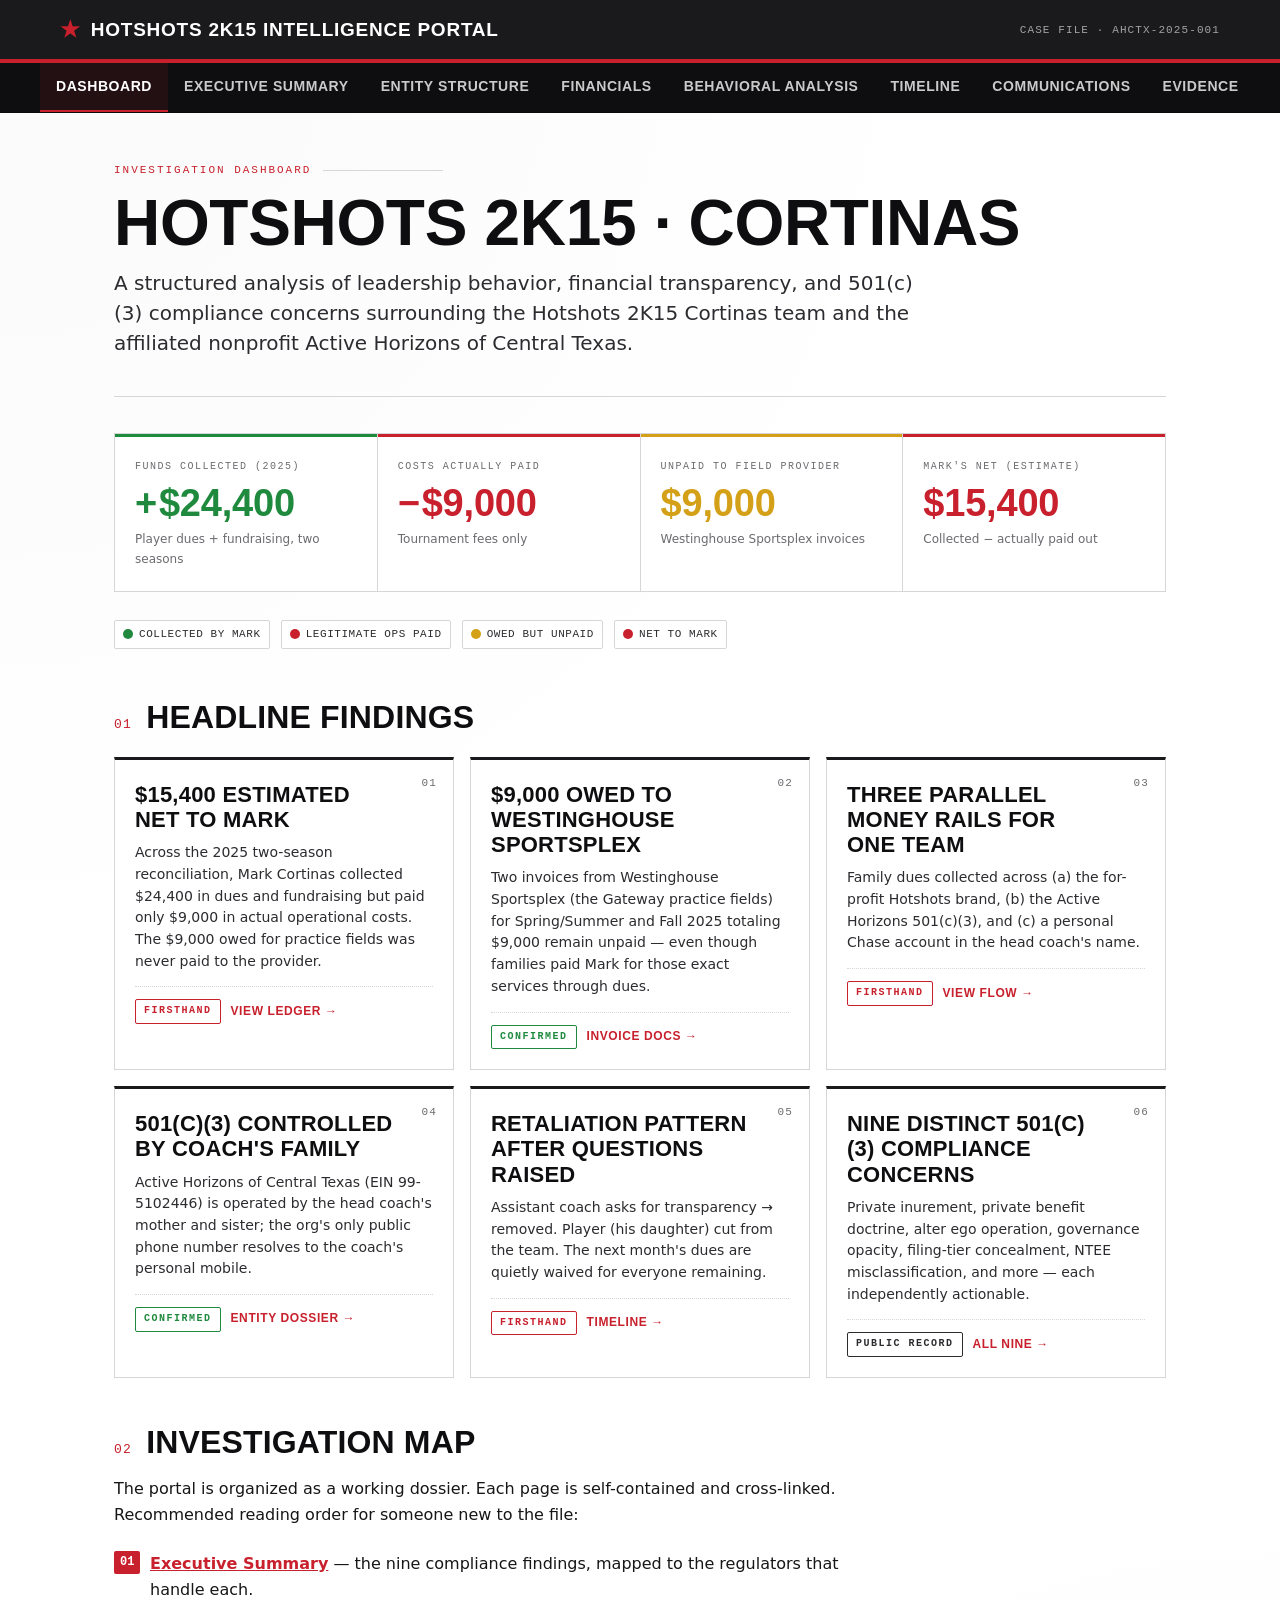
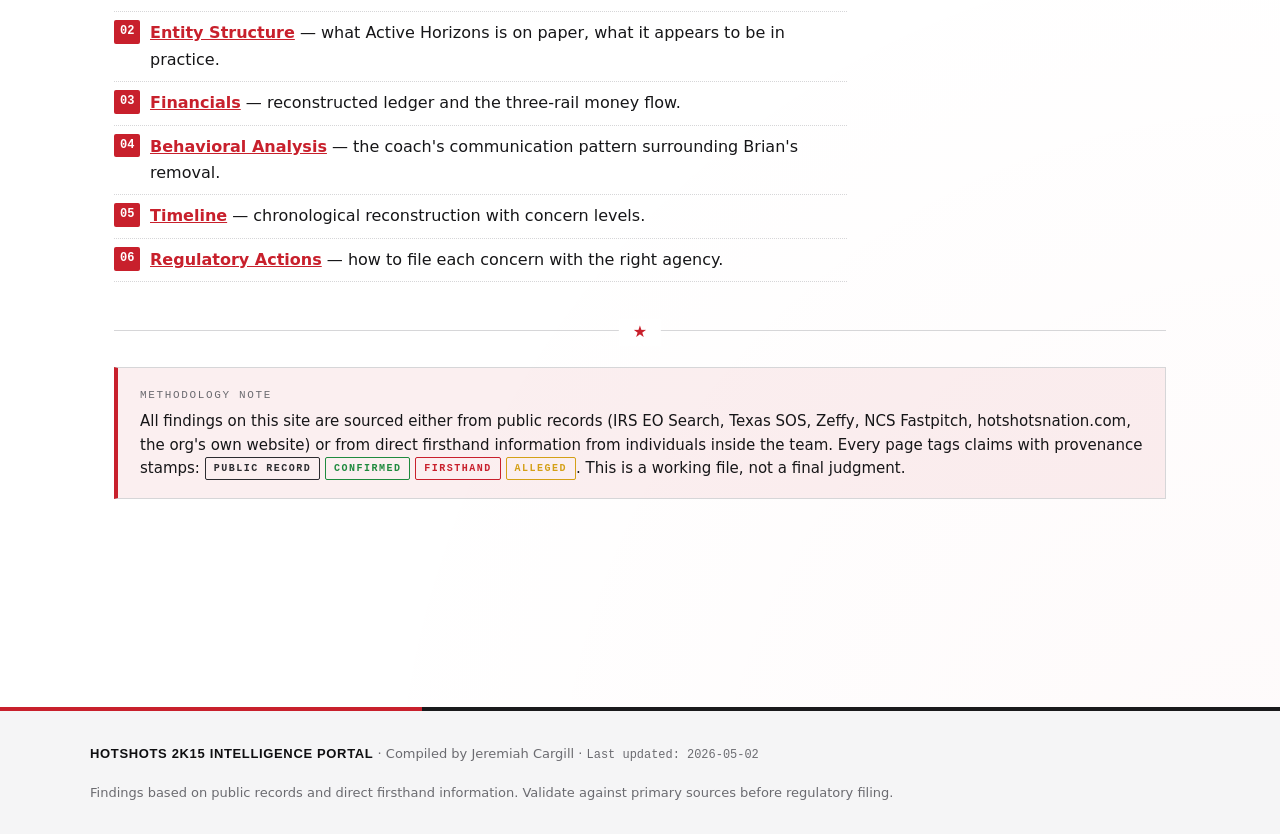
==== commit a3fb091d: "Add files via upload" ====
--- a/index.html
+++ b/index.html
@@ -152,4 +152,4 @@
 })();
 </script>
 </body>
-</html>
+</html>
--- a/assets/styles.css
+++ b/assets/styles.css
@@ -67,30 +67,6 @@
     radial-gradient(circle at 0% 0%, rgba(22,22,24,.025) 0%, transparent 35%),
     radial-gradient(circle at 100% 100%, rgba(200,32,44,.025) 0%, transparent 35%);
   min-height: 100vh;
-}
-
-/* ===== Brand strip (top of page) ===== */
-.brand-strip {
-  height: 8px;
-  background: linear-gradient(90deg, var(--red) 0%, var(--red) 60%, #fff 60%, #fff 63%, #161618 63%);
-}
-
-/* ===== Hotshots Fastpitch badge ===== */
-.fastpitch-badge {
-  display: inline-block;
-  background: var(--red);
-  color: #fff;
-  border: 1.5px solid rgba(255,255,255,.4);
-  text-transform: uppercase;
-  font-family: var(--serif);
-  font-weight: 800;
-  letter-spacing: 0.14em;
-  font-size: 10px;
-  padding: 3px 9px;
-  vertical-align: middle;
-  border-radius: 2px;
-  margin-left: 10px;
-  flex-shrink: 0;
 }
 
 /* ===== Header / Nav ===== */
@@ -648,13 +624,7 @@
 /* GREEN with + : Money collected by Mark (dues, nonprofit, fundraisers) */
 .money--in {
   color: var(--money-in) !important;
-  background: var(--money-in-bg);
   font-variant-numeric: tabular-nums;
-  font-weight: 700;
-  padding: 2px 7px;
-  border-radius: 3px;
-  border: 1px solid rgba(31,138,62,.2);
-  display: inline-block;
 }
 .money--in::before {
   content: "+";
@@ -665,13 +635,7 @@
 /* RED : Legitimate team operational expenses */
 .money--out {
   color: var(--money-out) !important;
-  background: var(--money-out-bg);
   font-variant-numeric: tabular-nums;
-  font-weight: 700;
-  padding: 2px 7px;
-  border-radius: 3px;
-  border: 1px solid rgba(200,32,44,.15);
-  display: inline-block;
 }
 .money--out::before {
   content: "−";  /* true minus sign U+2212 */
@@ -682,13 +646,7 @@
 /* AMBER : Unaccounted balance gap */
 .money--gap {
   color: var(--money-gap) !important;
-  background: var(--money-gap-bg);
   font-variant-numeric: tabular-nums;
-  font-weight: 700;
-  padding: 2px 7px;
-  border-radius: 3px;
-  border: 1px solid rgba(212,160,23,.2);
-  display: inline-block;
 }
 /* Subtle tinted backgrounds for stat cells when used inside .stat */
 .stat--in    { border-top-color: var(--money-in) !important; }
@@ -738,6 +696,62 @@
   color: var(--red);
   font-size: 16px;
 }
+
+/* ===== Evidence images / primary source displays ===== */
+.evidence-doc {
+  background: var(--paper);
+  border: 1px solid var(--rule);
+  border-top: 3px solid var(--red);
+  margin: 22px 0 32px;
+  overflow: hidden;
+}
+.evidence-doc__head {
+  padding: 16px 20px;
+  border-bottom: 1px solid var(--rule);
+  background: var(--paper-2);
+}
+.evidence-doc__title {
+  font-family: var(--serif);
+  font-weight: 700;
+  font-size: 18px;
+  text-transform: uppercase;
+  letter-spacing: 0.02em;
+  color: var(--ink);
+  margin-bottom: 4px;
+}
+.evidence-doc__meta {
+  font-family: var(--mono);
+  font-size: 11px;
+  letter-spacing: 0.08em;
+  text-transform: uppercase;
+  color: var(--ink-3);
+  display: flex;
+  gap: 14px;
+  flex-wrap: wrap;
+  margin-top: 6px;
+}
+.evidence-doc__meta span { display: inline-flex; align-items: center; gap: 6px; }
+.evidence-doc__img-wrap {
+  background: #f0f0f2;
+  padding: 16px;
+  text-align: center;
+  border-bottom: 1px solid var(--rule);
+}
+.evidence-doc__img {
+  max-width: 100%;
+  height: auto;
+  border: 1px solid var(--rule-2);
+  box-shadow: 0 2px 12px rgba(0,0,0,.10);
+  background: #fff;
+  display: inline-block;
+}
+.evidence-doc__caption {
+  padding: 16px 20px;
+  font-size: 14px;
+  line-height: 1.55;
+  color: var(--ink-2);
+}
+.evidence-doc__caption strong { color: var(--ink); }
 
 /* ===== Print ===== */
 @media print {
